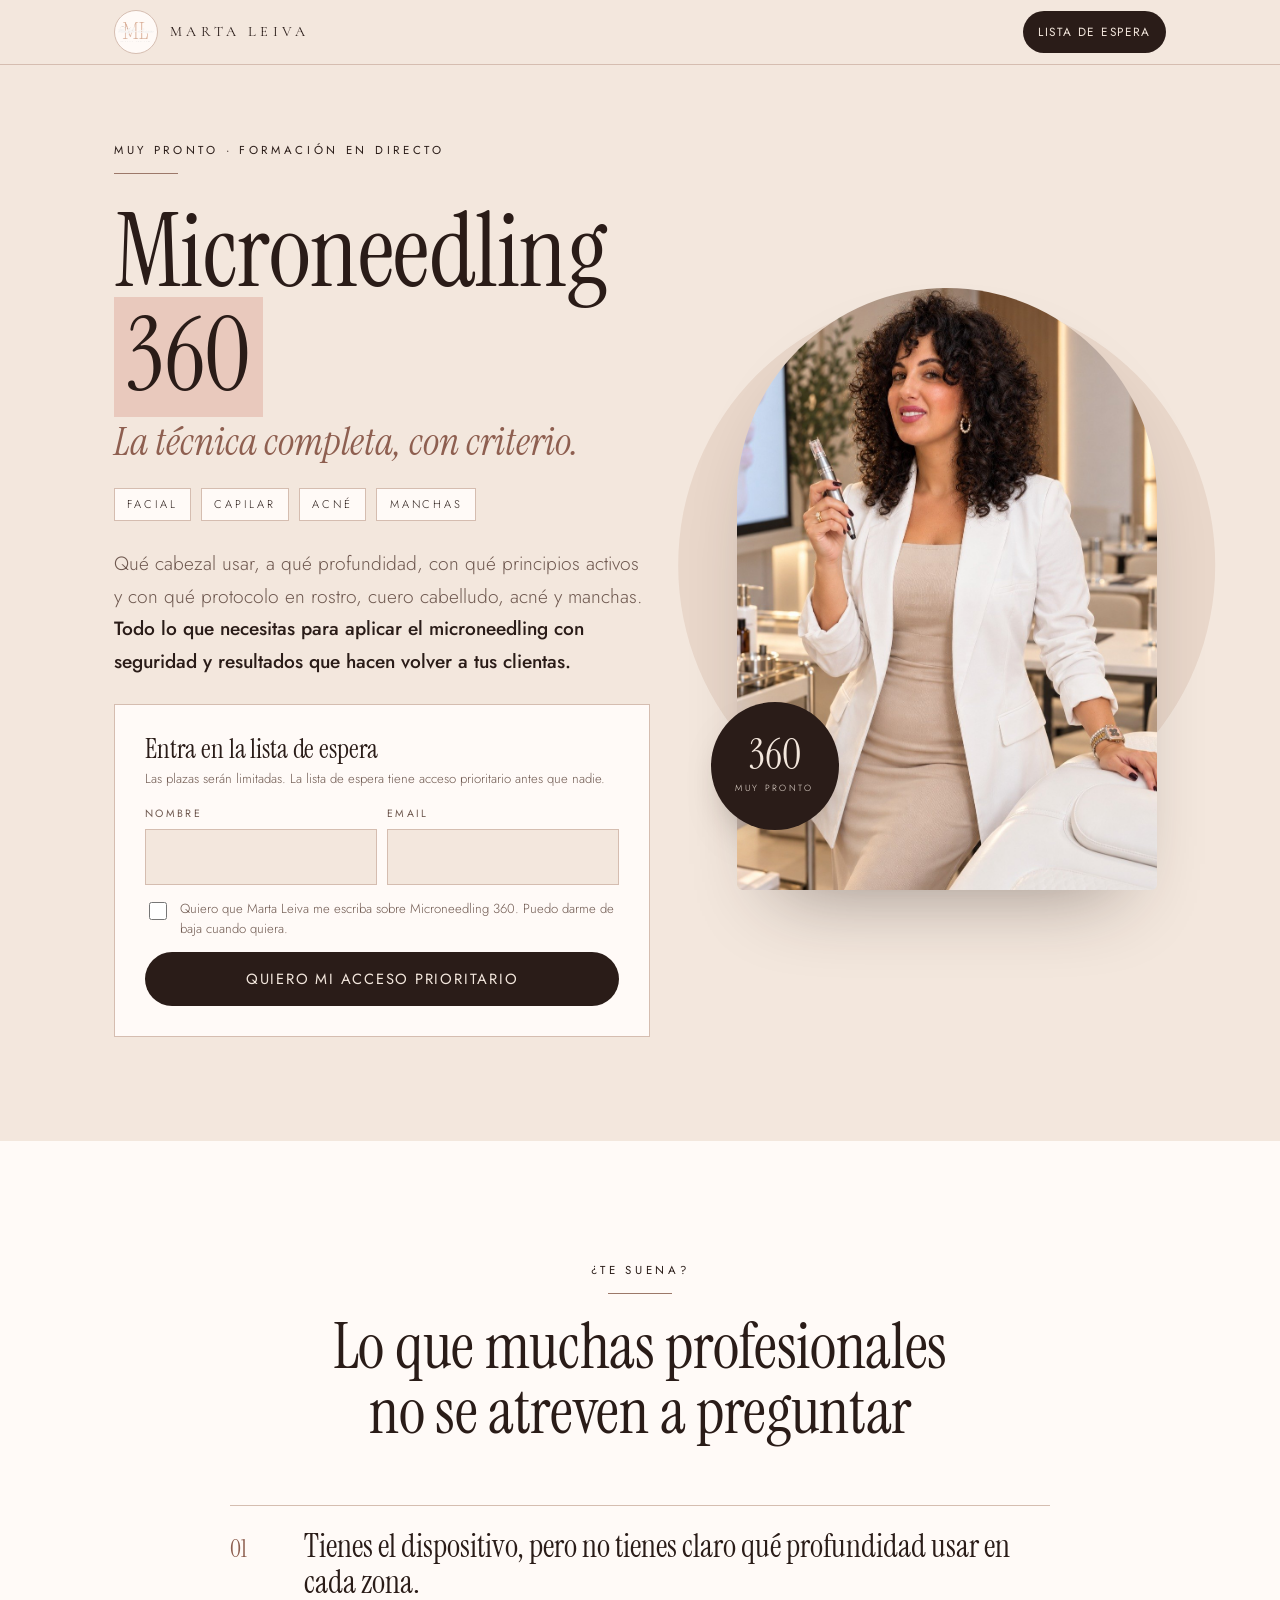
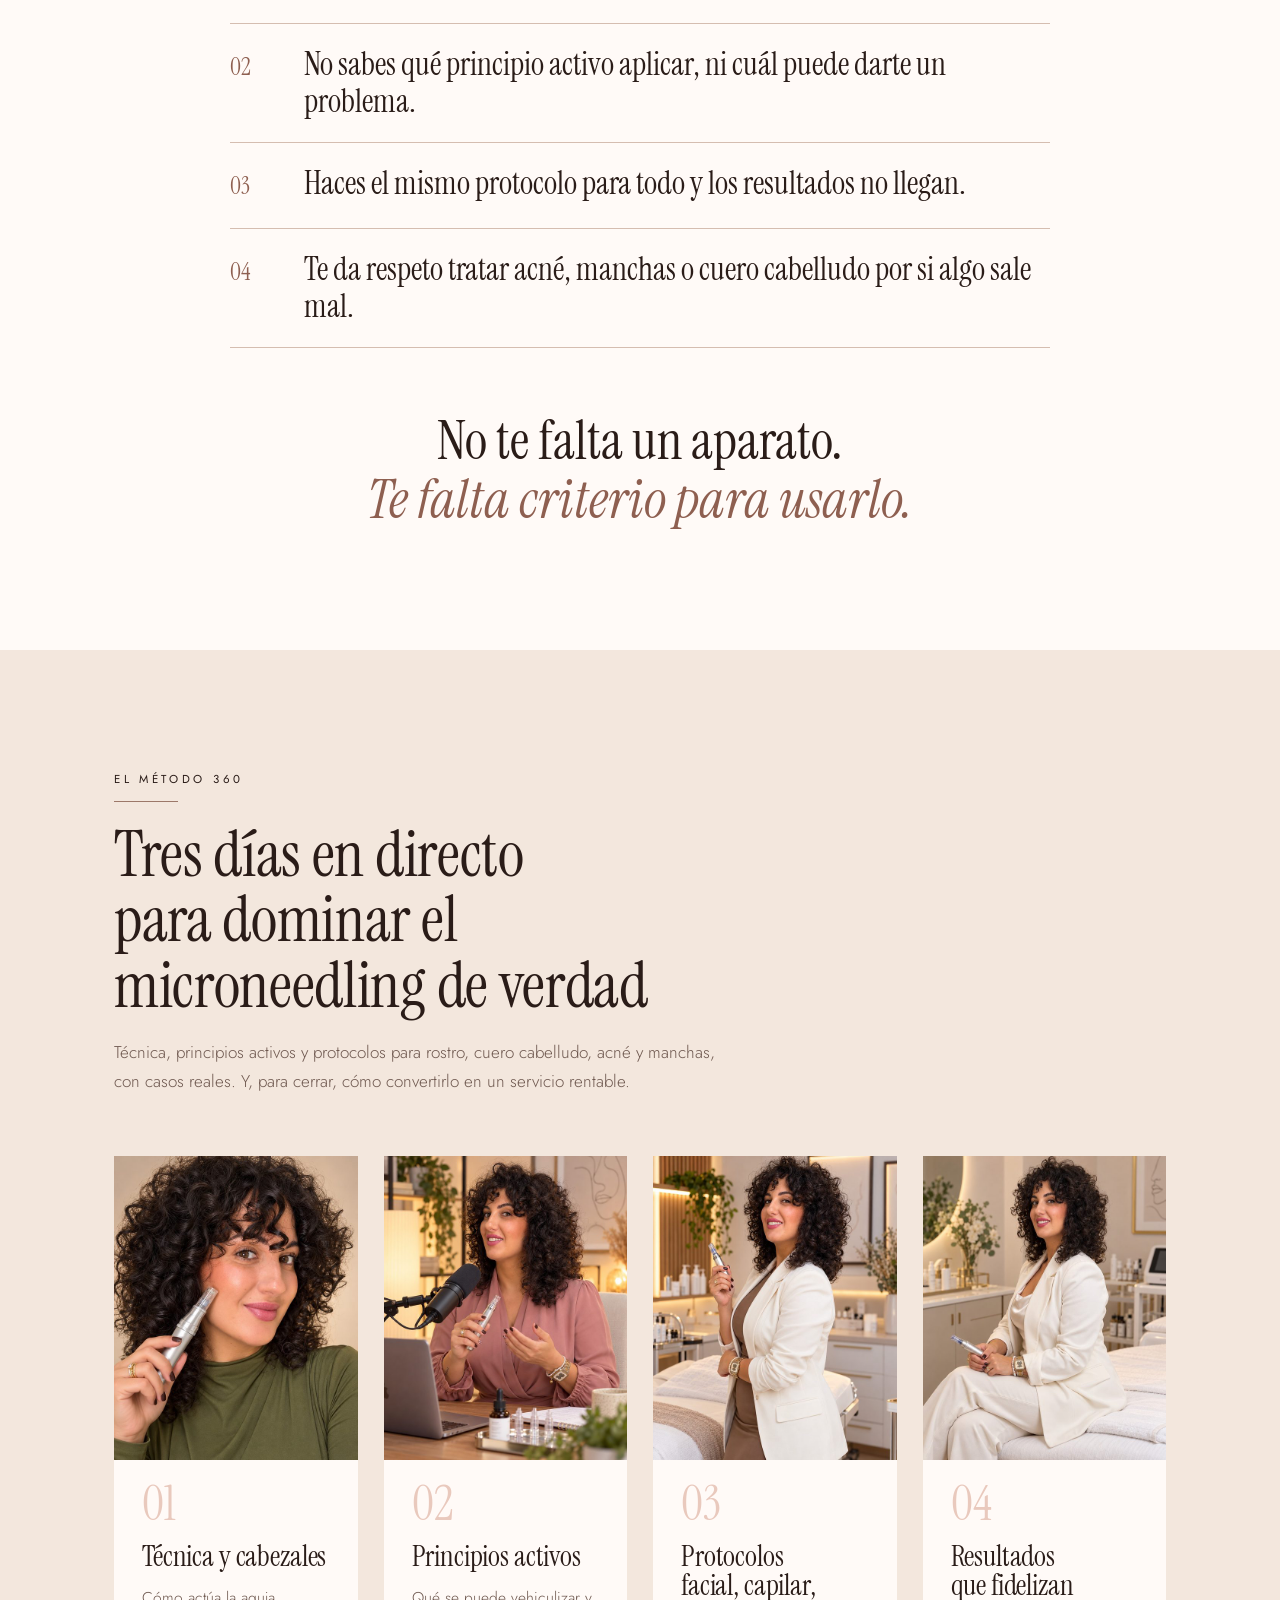
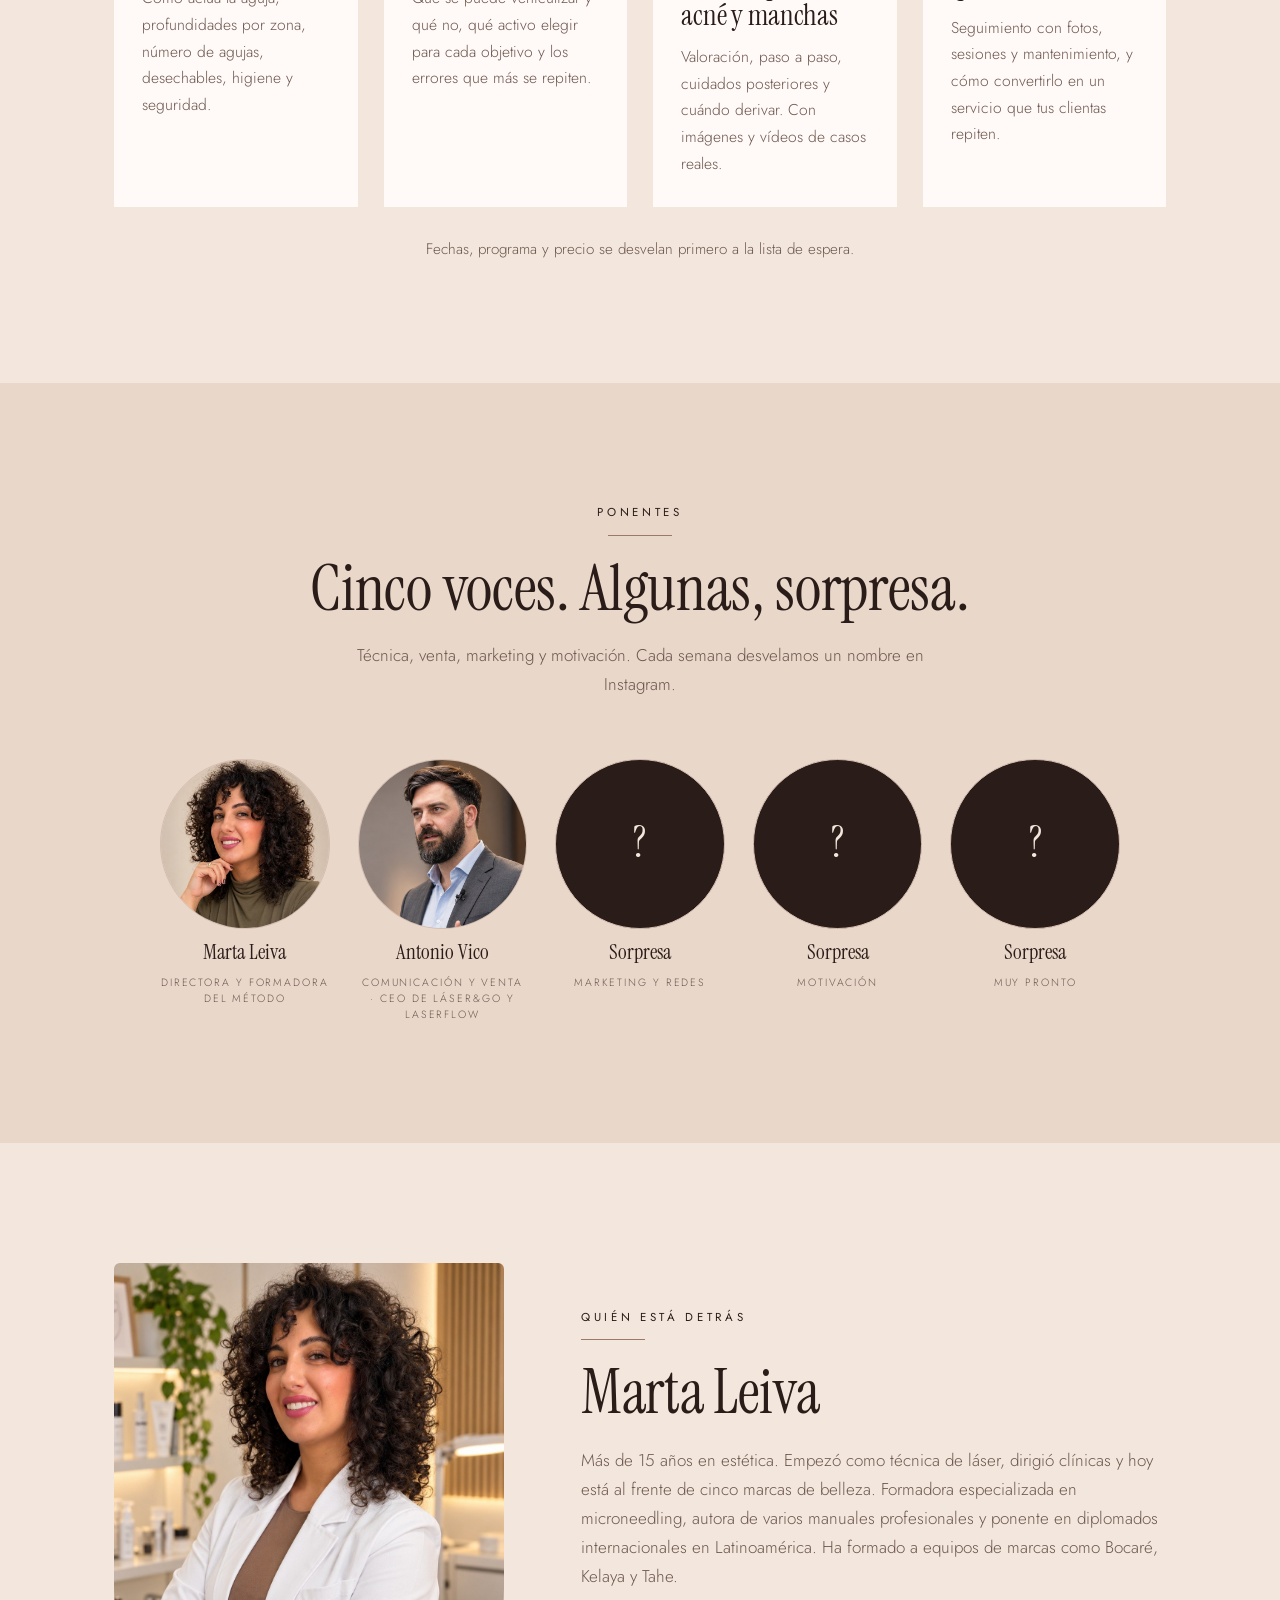
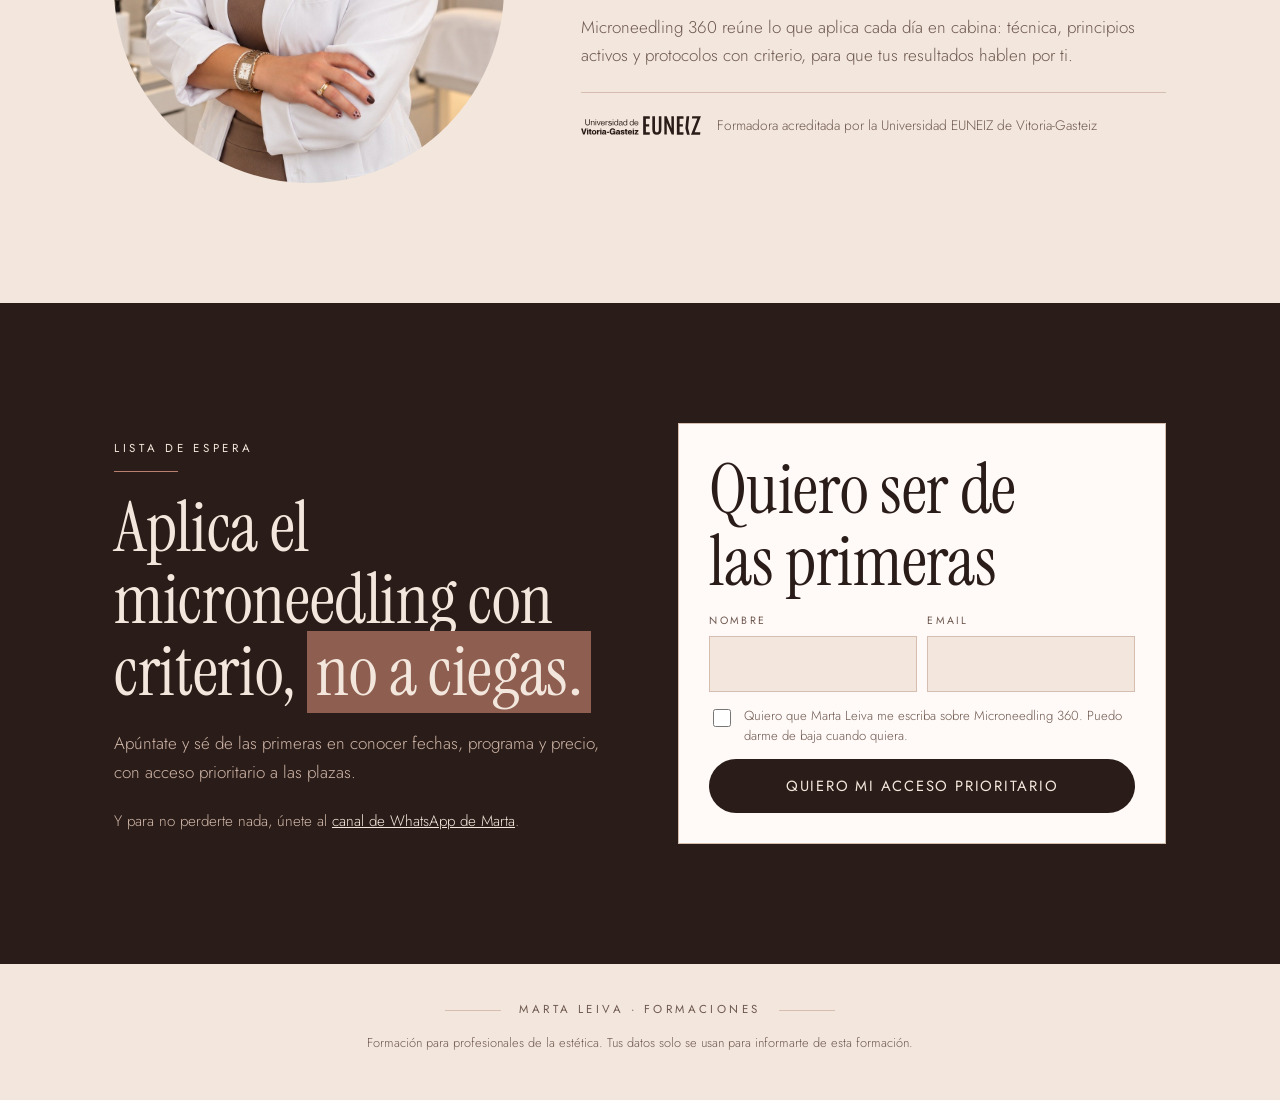
==== index.html @ 2287cfee "Add files via upload" ====
<!doctype html>
<html lang="es">
<head>
<meta charset="utf-8">
<meta name="viewport" content="width=device-width, initial-scale=1">
<title>Microneedling 360 · Marta Leiva</title>
<meta name="description" content="Microneedling 360: la nueva formación en directo de Marta Leiva. Técnica, cabezales, profundidades, principios activos y protocolos faciales, capilares, de acné y de manchas. Apúntate a la lista de espera.">
<meta property="og:title" content="Microneedling 360 · Muy pronto">
<meta property="og:description" content="Facial. Capilar. Acné. Manchas. La técnica completa, con criterio. Lista de espera abierta.">
<meta property="og:image" content="marta-retrato.jpg">
<link rel="preconnect" href="https://fonts.googleapis.com">
<link rel="preconnect" href="https://fonts.gstatic.com" crossorigin>
<link rel="stylesheet" href="https://fonts.googleapis.com/css2?family=Instrument+Serif:ital@0;1&family=Cormorant+Garamond:wght@400;500&family=Jost:wght@300;400;500&display=swap">
<style>
/* Same visual system as Marta's capilar landing: blush paper, tall serif, nude highlight bar, spaced caps. Single light theme: it is her brand. */
:root{
  color-scheme:light;
  --blush:#f3e7dd; --blush-2:#e9d7ca; --nude:#e9c9bd; --taupe:#9c7869; --rose:#8e5f50; --rose-2:#b97f6f;
  --ink:#2a1c18; --muted:#6e584f; --line:#d5bdb0; --white:#fffaf7;
  --display:"Instrument Serif","Bodoni 72","Didot",Georgia,serif;
  --caps:"Cormorant Garamond","Cormorant",Garamond,Georgia,serif;
  --body:"Jost","Avenir Next","Century Gothic","Helvetica Neue",Arial,sans-serif;
}
*{box-sizing:border-box}
html{scroll-behavior:smooth}
@media (prefers-reduced-motion:reduce){html{scroll-behavior:auto}*{animation:none!important;transition:none!important}}
body{margin:0;background:var(--blush);color:var(--ink);font-family:var(--body);font-weight:300;font-size:1.0625rem;line-height:1.7;-webkit-font-smoothing:antialiased;overflow-x:hidden}
a{color:inherit}
img{max-width:100%;height:auto;display:block}
h1,h2,h3{font-family:var(--display);font-weight:400;line-height:1.02;letter-spacing:-.005em;text-wrap:balance;margin:0}
p{margin:0}
b,strong{font-weight:500}
.wrap{max-width:1140px;margin-inline:auto;padding-inline:clamp(16px,4.5vw,44px)}
section{padding-block:clamp(64px,10vw,120px);position:relative}
:focus-visible{outline:2px solid var(--rose);outline-offset:3px}

.eyebrow{display:inline-flex;flex-direction:column;gap:12px;font-weight:400;font-size:.72rem;letter-spacing:.32em;text-transform:uppercase}
.eyebrow::after{content:"";width:64px;height:1px;background:var(--taupe)}
.eyebrow.center{align-items:center}
.hl{background:linear-gradient(transparent 6%,var(--nude) 6%,var(--nude) 96%,transparent 96%);padding-inline:.12em;-webkit-box-decoration-break:clone;box-decoration-break:clone}
.caps{font-family:var(--caps);text-transform:uppercase;letter-spacing:.3em;font-weight:400}
.sig{display:flex;align-items:center;justify-content:center;gap:18px;font-size:.72rem;letter-spacing:.3em;text-transform:uppercase;color:var(--muted);font-weight:400}
.sig::before,.sig::after{content:"";height:1px;width:56px;background:var(--line)}

.btn{display:inline-flex;align-items:center;justify-content:center;gap:.7em;min-height:54px;padding:.9em 2em;border-radius:999px;font-family:var(--body);font-weight:400;font-size:.92rem;letter-spacing:.12em;text-transform:uppercase;text-decoration:none;transition:background .25s ease,transform .25s ease;border:1px solid transparent;cursor:pointer}
.btn--ink{background:var(--ink);color:var(--blush)}
.btn--ink:hover{background:var(--rose);transform:translateY(-1px)}
.btn[disabled]{opacity:.6;cursor:wait;transform:none}

/* top */
.top{position:sticky;top:0;z-index:20;background:color-mix(in srgb,var(--blush) 94%,transparent);backdrop-filter:blur(10px);-webkit-backdrop-filter:blur(10px);border-bottom:1px solid var(--line)}
.top .wrap{display:flex;align-items:center;justify-content:space-between;gap:16px;min-height:64px}
.brand{display:flex;align-items:center;gap:12px;text-decoration:none;min-width:0}
.badge{width:44px;height:44px;border-radius:50%;border:1px solid var(--line);background:var(--white);display:grid;place-items:center;overflow:hidden;flex:none}
.badge img{width:84%}
.brand .caps{font-size:.9rem;letter-spacing:.3em;white-space:nowrap}
.top .btn{min-height:42px;padding:.5em 1.2em;font-size:.74rem}

/* hero */
.hero{padding-block:clamp(34px,6vw,76px) clamp(60px,9vw,104px);overflow:hidden}
.hero .wrap{display:grid;grid-template-columns:1.1fr .9fr;gap:clamp(34px,6vw,80px);align-items:center}
.hero-copy{display:flex;flex-direction:column;gap:26px;min-width:0;position:relative;z-index:1}
.hero h1{font-size:clamp(3.2rem,8vw,6.4rem)}
.hero h1 small{display:block;font-size:.38em;font-style:italic;color:var(--rose);margin-top:.35em;letter-spacing:0}
.lede{font-size:clamp(1.05rem,1.5vw,1.2rem);color:var(--muted);max-width:32em}
.lede b{color:var(--ink)}
.territories{display:flex;gap:10px;flex-wrap:wrap}
.territories span{font-size:.7rem;letter-spacing:.26em;text-transform:uppercase;padding:.55em 1.1em;border:1px solid var(--line);background:var(--white)}

.hero-media{position:relative;justify-self:center;width:100%;max-width:420px}
.hero-media::before{content:"";position:absolute;width:128%;aspect-ratio:1;border-radius:50%;background:var(--blush-2);left:50%;top:46%;transform:translate(-50%,-50%);z-index:0}
.portrait{position:relative;z-index:1;border-radius:220px 220px 6px 6px;overflow:hidden;aspect-ratio:3/4.3;box-shadow:0 40px 80px -40px rgba(42,28,24,.45)}
.portrait img{width:100%;height:100%;object-fit:cover}
.seal{position:absolute;z-index:2;left:-26px;bottom:10%;width:128px;height:128px;border-radius:50%;background:var(--ink);color:var(--blush);display:grid;place-items:center;text-align:center;box-shadow:0 18px 40px -22px rgba(42,28,24,.5)}
.seal b{display:block;font-family:var(--display);font-weight:400;font-size:2.6rem;line-height:.9}
.seal span{display:block;font-size:.56rem;letter-spacing:.26em;text-transform:uppercase;margin-top:6px}

/* form */
.signup{background:var(--white);border:1px solid var(--line);padding:clamp(20px,3vw,30px);display:flex;flex-direction:column;gap:14px;max-width:34rem}
.signup h2{font-size:1.7rem}
.signup .row{display:grid;grid-template-columns:1fr 1fr;gap:10px}
.signup label.f{display:flex;flex-direction:column;gap:6px;font-size:.66rem;letter-spacing:.22em;text-transform:uppercase;color:var(--muted);font-weight:400}
.signup input[type=text],.signup input[type=email]{font:inherit;font-size:1rem;letter-spacing:0;text-transform:none;color:var(--ink);background:var(--blush);border:1px solid var(--line);border-radius:0;padding:.85em .9em;min-height:50px;width:100%}
.signup input:focus{outline:2px solid var(--rose);outline-offset:0;border-color:transparent}
.consent{display:flex;gap:10px;align-items:flex-start;font-size:.82rem;line-height:1.5;color:var(--muted)}
.consent input{margin-top:.25em;accent-color:var(--rose);width:18px;height:18px;flex:none}
.signup .btn{width:100%}
.signup .note{font-size:.82rem;color:var(--muted);text-align:center}
.msg{display:none;font-size:.95rem;padding:14px 16px;border-left:3px solid var(--rose);background:var(--blush)}
.msg.show{display:block}
.signup.done .fields{display:none}

/* ¿te suena? */
.mirror{background:var(--white)}
.head{display:flex;flex-direction:column;gap:20px;max-width:44rem;margin-bottom:clamp(36px,6vw,60px)}
.head.center{margin-inline:auto;text-align:center;align-items:center}
.head h2{font-size:clamp(2.4rem,5.2vw,4rem)}
.head p{color:var(--muted);max-width:36em}
.pains{list-style:none;margin:0 auto;padding:0;max-width:820px}
.pains li{display:grid;grid-template-columns:56px 1fr;gap:18px;align-items:baseline;padding-block:22px;border-bottom:1px solid var(--line)}
.pains li:first-child{border-top:1px solid var(--line)}
.pains i{font-style:normal;font-family:var(--display);font-size:1.5rem;color:var(--rose)}
.pains p{font-family:var(--display);font-size:clamp(1.5rem,2.6vw,2rem);line-height:1.15}
.turn{margin:clamp(40px,6vw,64px) auto 0;max-width:820px;text-align:center;font-family:var(--display);font-size:clamp(2rem,4.4vw,3.4rem);line-height:1.08}
.turn em{color:var(--rose)}

/* qué vas a llevarte */
.pillars{display:grid;grid-template-columns:repeat(4,1fr);gap:clamp(16px,2.4vw,26px)}
.pillars article{background:var(--white);padding:0 0 30px;display:flex;flex-direction:column;gap:14px;min-width:0;overflow:hidden}
.pillars article>*:not(.pimg){margin-inline:28px}
.pillars .pimg{margin:0 0 6px;aspect-ratio:4/5;overflow:hidden}
.pillars .pimg img{width:100%;height:100%;object-fit:cover}
.pillars .n{font-family:var(--display);font-size:3rem;line-height:1;color:var(--nude)}
.pillars h3{font-size:1.8rem}
.pillars p{color:var(--muted);font-size:.98rem}
.locked{margin-top:30px;text-align:center;color:var(--muted);font-size:.95rem}

/* ponentes */
.speakers-sec{background:var(--blush-2)}
.speakers{display:grid;grid-template-columns:repeat(5,1fr);gap:clamp(14px,2.4vw,28px);max-width:960px;margin-inline:auto}
.sp{display:flex;flex-direction:column;align-items:center;gap:12px;text-align:center;min-width:0}
.sp .ph{width:100%;aspect-ratio:1;border-radius:50%;overflow:hidden;background:var(--white);border:1px solid var(--line);display:grid;place-items:center}
.sp .ph img{width:100%;height:100%;object-fit:cover}
.sp .ph.mystery{background:var(--ink);color:var(--blush);font-family:var(--display);font-size:2.6rem}
.sp .ph.initials{font-family:var(--display);font-size:2.2rem;color:var(--rose)}
.sp b{font-family:var(--display);font-weight:400;font-size:1.3rem;line-height:1.1}
.sp span{font-size:.66rem;letter-spacing:.18em;text-transform:uppercase;color:var(--muted);line-height:1.5}

/* marta */
.about .wrap{display:grid;grid-template-columns:.8fr 1.2fr;gap:clamp(36px,6vw,90px);align-items:center}
.about figure{margin:0;position:relative;max-width:400px;justify-self:center;width:100%}
.about figure img{border-radius:6px 6px 200px 200px;aspect-ratio:3/4;object-fit:cover;width:100%}
.about .txt{display:flex;flex-direction:column;gap:22px;min-width:0}
.about h2{font-size:clamp(2.4rem,5vw,3.8rem)}
.about p{color:var(--muted)}
.creds{display:flex;align-items:center;gap:16px;padding-top:20px;border-top:1px solid var(--line);font-size:.86rem;color:var(--muted)}
.creds img{width:120px}

/* final */
.final{background:var(--ink);color:var(--blush)}
.final .wrap{display:grid;grid-template-columns:1fr 1fr;gap:clamp(36px,6vw,80px);align-items:center}
.final h2{font-size:clamp(2.6rem,5.6vw,4.4rem)}
.final .hl{background:linear-gradient(transparent 6%,var(--rose) 6%,var(--rose) 96%,transparent 96%)}
.final p{color:#cfb6a8}
.final .eyebrow::after{background:var(--rose-2)}
.final .signup{color:var(--ink)}
.final .channel{margin-top:22px;font-size:.95rem}
.final .channel a{color:var(--blush)}

footer{padding:36px 0 46px;text-align:center;font-size:.8rem;color:var(--muted)}
footer .wrap{display:flex;flex-direction:column;gap:12px;align-items:center}

/* mobile */
@media (max-width:900px){
  .hero .wrap,.about .wrap,.final .wrap{grid-template-columns:1fr}
  .hero-media{max-width:300px}
  .seal{left:-8px;width:108px;height:108px}
  .seal b{font-size:2.1rem}
  .pillars{grid-template-columns:1fr 1fr}
  .speakers{grid-template-columns:repeat(6,1fr);row-gap:26px}
  .speakers .sp{grid-column:span 2}
  .speakers .sp:nth-child(4){grid-column:2 / span 2}
}
@media (max-width:560px){
  .top .brand .caps{display:none}
  .signup .row{grid-template-columns:1fr}
  .pains li{grid-template-columns:40px 1fr}
  .speakers{grid-template-columns:repeat(4,1fr)}
  .speakers .sp,.speakers .sp:nth-child(4){grid-column:span 2}
  .speakers .sp:nth-child(5){grid-column:2 / span 2}
  .pillars{grid-template-columns:1fr}
  .pillars .pimg{aspect-ratio:4/3}
  .btn{letter-spacing:.08em;font-size:.84rem;padding-inline:1.2em}
}
</style>
</head>
<body>

<header class="top">
  <div class="wrap">
    <a class="brand" href="#">
      <span class="badge"><img src="marta-logo.png" alt=""></span>
      <span class="caps">Marta Leiva</span>
    </a>
    <a class="btn btn--ink" href="#lista">Lista de espera</a>
  </div>
</header>

<main>
<section class="hero">
  <div class="wrap">
    <div class="hero-copy">
      <span class="eyebrow">Muy pronto · formación en directo</span>
      <h1>Microneedling <span class="hl">360</span><small>La técnica completa, con criterio.</small></h1>
      <div class="territories" aria-label="Qué abarca"><span>Facial</span><span>Capilar</span><span>Acné</span><span>Manchas</span></div>
      <p class="lede">Qué cabezal usar, a qué profundidad, con qué principios activos y con qué protocolo en rostro, cuero cabelludo, acné y manchas. <b>Todo lo que necesitas para aplicar el microneedling con seguridad y resultados que hacen volver a tus clientas.</b></p>

      <form class="signup js-signup" id="lista" novalidate>
        <div class="fields">
          <h2>Entra en la lista de espera</h2>
          <p class="note" style="text-align:left;margin:6px 0 14px">Las plazas serán limitadas. La lista de espera tiene acceso prioritario antes que nadie.</p>
          <div class="row">
            <label class="f">Nombre<input type="text" name="fields[name]" autocomplete="given-name" required></label>
            <label class="f">Email<input type="email" name="fields[email]" autocomplete="email" required></label>
          </div>
          <label class="consent" style="margin:14px 0"><input type="checkbox" name="consent" required><span>Quiero que Marta Leiva me escriba sobre Microneedling 360. Puedo darme de baja cuando quiera.</span></label>
          <button class="btn btn--ink" type="submit">Quiero mi acceso prioritario</button>
        </div>
        <p class="msg" role="status" aria-live="polite"></p>
      </form>
    </div>
    <div class="hero-media">
      <div class="portrait"><img src="marta-hero.jpg" alt="Marta Leiva con el dispositivo de microneedling en su aula de formación" width="1122" height="1402" style="object-position:50% 20%"></div>
      <div class="seal"><div><b>360</b><span>Muy pronto</span></div></div>
    </div>
  </div>
</section>

<section class="mirror">
  <div class="wrap">
    <div class="head center">
      <span class="eyebrow center">¿Te suena?</span>
      <h2>Lo que muchas profesionales no se atreven a preguntar</h2>
    </div>
    <ol class="pains">
      <li><i>01</i><p>Tienes el dispositivo, pero no tienes claro qué profundidad usar en cada zona.</p></li>
      <li><i>02</i><p>No sabes qué principio activo aplicar, ni cuál puede darte un problema.</p></li>
      <li><i>03</i><p>Haces el mismo protocolo para todo y los resultados no llegan.</p></li>
      <li><i>04</i><p>Te da respeto tratar acné, manchas o cuero cabelludo por si algo sale mal.</p></li>
    </ol>
    <p class="turn">No te falta un aparato.<br><em>Te falta criterio para usarlo.</em></p>
  </div>
</section>

<section>
  <div class="wrap">
    <div class="head">
      <span class="eyebrow">El método 360</span>
      <h2>Tres días en directo para dominar el microneedling de verdad</h2>
      <p>Técnica, principios activos y protocolos para rostro, cuero cabelludo, acné y manchas, con casos reales. Y, para cerrar, cómo convertirlo en un servicio rentable.</p>
    </div>
    <div class="pillars">
      <article><figure class="pimg"><img src="pilar-tecnica.jpg" alt="Marta Leiva con el dispositivo de microneedling" width="640" height="800" loading="lazy" style="object-position:50% 30%"></figure><span class="n">01</span><h3>Técnica y cabezales</h3><p>Cómo actúa la aguja, profundidades por zona, número de agujas, desechables, higiene y seguridad.</p></article>
      <article><figure class="pimg"><img src="pilar-activos.jpg" alt="Marta Leiva explicando principios activos en directo" width="640" height="800" loading="lazy" style="object-position:50% 30%"></figure><span class="n">02</span><h3>Principios activos</h3><p>Qué se puede vehiculizar y qué no, qué activo elegir para cada objetivo y los errores que más se repiten.</p></article>
      <article><figure class="pimg"><img src="pilar-protocolos.jpg" alt="Marta Leiva en cabina" width="640" height="800" loading="lazy" style="object-position:50% 25%"></figure><span class="n">03</span><h3>Protocolos facial, capilar, acné y manchas</h3><p>Valoración, paso a paso, cuidados posteriores y cuándo derivar. Con imágenes y vídeos de casos reales.</p></article>
      <article><figure class="pimg"><img src="pilar-resultados.jpg" alt="Marta Leiva sentada en la camilla de su cabina" width="640" height="800" loading="lazy" style="object-position:50% 25%"></figure><span class="n">04</span><h3>Resultados que fidelizan</h3><p>Seguimiento con fotos, sesiones y mantenimiento, y cómo convertirlo en un servicio que tus clientas repiten.</p></article>
    </div>
    <p class="locked">Fechas, programa y precio se desvelan primero a la lista de espera.</p>
  </div>
</section>

<section class="speakers-sec">
  <div class="wrap">
    <div class="head center">
      <span class="eyebrow center">Ponentes</span>
      <h2>Cinco voces. Algunas, sorpresa.</h2>
      <p>Técnica, venta, marketing y motivación. Cada semana desvelamos un nombre en Instagram.</p>
    </div>
    <div class="speakers">
      <div class="sp"><div class="ph"><img src="marta-ponente.jpg" alt="" width="600" height="600"></div><b>Marta Leiva</b><span>Directora y formadora del método</span></div>
      <div class="sp"><div class="ph"><img src="antonio-ponente.jpg" alt="" width="600" height="600"></div><b>Antonio Vico</b><span>Comunicación y venta · CEO de Láser&amp;Go y LaserFlow</span></div>
      <div class="sp"><div class="ph mystery">?</div><b>Sorpresa</b><span>Marketing y redes</span></div>
      <div class="sp"><div class="ph mystery">?</div><b>Sorpresa</b><span>Motivación</span></div>
      <div class="sp"><div class="ph mystery">?</div><b>Sorpresa</b><span>Muy pronto</span></div>
    </div>
  </div>
</section>

<section class="about">
  <div class="wrap">
    <figure><img src="marta-sobre.jpg" alt="Marta Leiva en cabina" width="1122" height="1402" style="object-position:50% 25%"></figure>
    <div class="txt">
      <span class="eyebrow">Quién está detrás</span>
      <h2>Marta Leiva</h2>
      <p>Más de 15 años en estética. Empezó como técnica de láser, dirigió clínicas y hoy está al frente de cinco marcas de belleza. Formadora especializada en microneedling, autora de varios manuales profesionales y ponente en diplomados internacionales en Latinoamérica. Ha formado a equipos de marcas como Bocaré, Kelaya y Tahe.</p>
      <p>Microneedling 360 reúne lo que aplica cada día en cabina: técnica, principios activos y protocolos con criterio, para que tus resultados hablen por ti.</p>
      <div class="creds"><img src="euneiz-logo.svg" alt="Universidad EUNEIZ"><span>Formadora acreditada por la Universidad EUNEIZ de Vitoria-Gasteiz</span></div>
    </div>
  </div>
</section>

<section class="final">
  <div class="wrap">
    <div>
      <span class="eyebrow">Lista de espera</span>
      <h2 style="margin-top:20px">Aplica el microneedling con criterio, <span class="hl">no a ciegas.</span></h2>
      <p style="margin-top:22px">Apúntate y sé de las primeras en conocer fechas, programa y precio, con acceso prioritario a las plazas.</p>
      <p class="channel">Y para no perderte nada, únete al <a href="https://whatsapp.com/channel/0029Vb9IIPADTkK5ErPmyS2r" target="_blank" rel="noopener">canal de WhatsApp de Marta</a>.</p>
    </div>
    <form class="signup js-signup" novalidate>
      <div class="fields">
        <h2>Quiero ser de las primeras</h2>
        <div class="row" style="margin-top:14px">
          <label class="f">Nombre<input type="text" name="fields[name]" autocomplete="given-name" required></label>
          <label class="f">Email<input type="email" name="fields[email]" autocomplete="email" required></label>
        </div>
        <label class="consent" style="margin:14px 0"><input type="checkbox" name="consent" required><span>Quiero que Marta Leiva me escriba sobre Microneedling 360. Puedo darme de baja cuando quiera.</span></label>
        <button class="btn btn--ink" type="submit">Quiero mi acceso prioritario</button>
      </div>
      <p class="msg" role="status" aria-live="polite"></p>
    </form>
  </div>
</section>
</main>

<footer>
  <div class="wrap">
    <p class="sig">Marta Leiva · Formaciones</p>
    <p>Formación para profesionales de la estética. Tus datos solo se usan para informarte de esta formación.</p>
  </div>
</footer>

<script>
(function(){
  var ENDPOINT = 'https://assets.mailerlite.com/jsonp/2705639/forms/201752230030739389/subscribe';
  var forms = document.querySelectorAll('.js-signup');
  forms.forEach(function(form){
    var msg = form.querySelector('.msg');
    var btn = form.querySelector('button[type=submit]');
    form.addEventListener('submit', function(e){
      e.preventDefault();
      var name = form.querySelector('[name="fields[name]"]');
      var email = form.querySelector('[name="fields[email]"]');
      var consent = form.querySelector('[name="consent"]');
      var ok = /^[^\s@]+@[^\s@]+\.[^\s@]{2,}$/.test(email.value.trim());
      if(!name.value.trim()){ show('Escribe tu nombre, por favor.'); name.focus(); return; }
      if(!ok){ show('Revisa tu email, parece que falta algo.'); email.focus(); return; }
      if(!consent.checked){ show('Marca la casilla para que podamos escribirte.'); consent.focus(); return; }
      var data = new FormData();
      data.append('fields[name]', name.value.trim());
      data.append('fields[email]', email.value.trim().toLowerCase());
      data.append('ml-submit', '1');
      data.append('anticsrf', 'true');
      btn.disabled = true; btn.textContent = 'Enviando…';
      fetch(ENDPOINT, {method:'POST', body:data, mode:'no-cors'})
        .then(function(){
          form.classList.add('done');
          show('¡Ya estás dentro, ' + name.value.trim().split(' ')[0] + '! Serás de las primeras en saberlo. Revisa tu email en los próximos días (mira también Promociones).');
        })
        .catch(function(){
          btn.disabled = false; btn.textContent = 'Quiero mi acceso prioritario';
          show('No se ha podido enviar. Prueba de nuevo o escríbenos por Instagram.');
        });
    });
    function show(t){ msg.textContent = t; msg.classList.add('show'); }
  });
})();
</script>
</body>
</html>
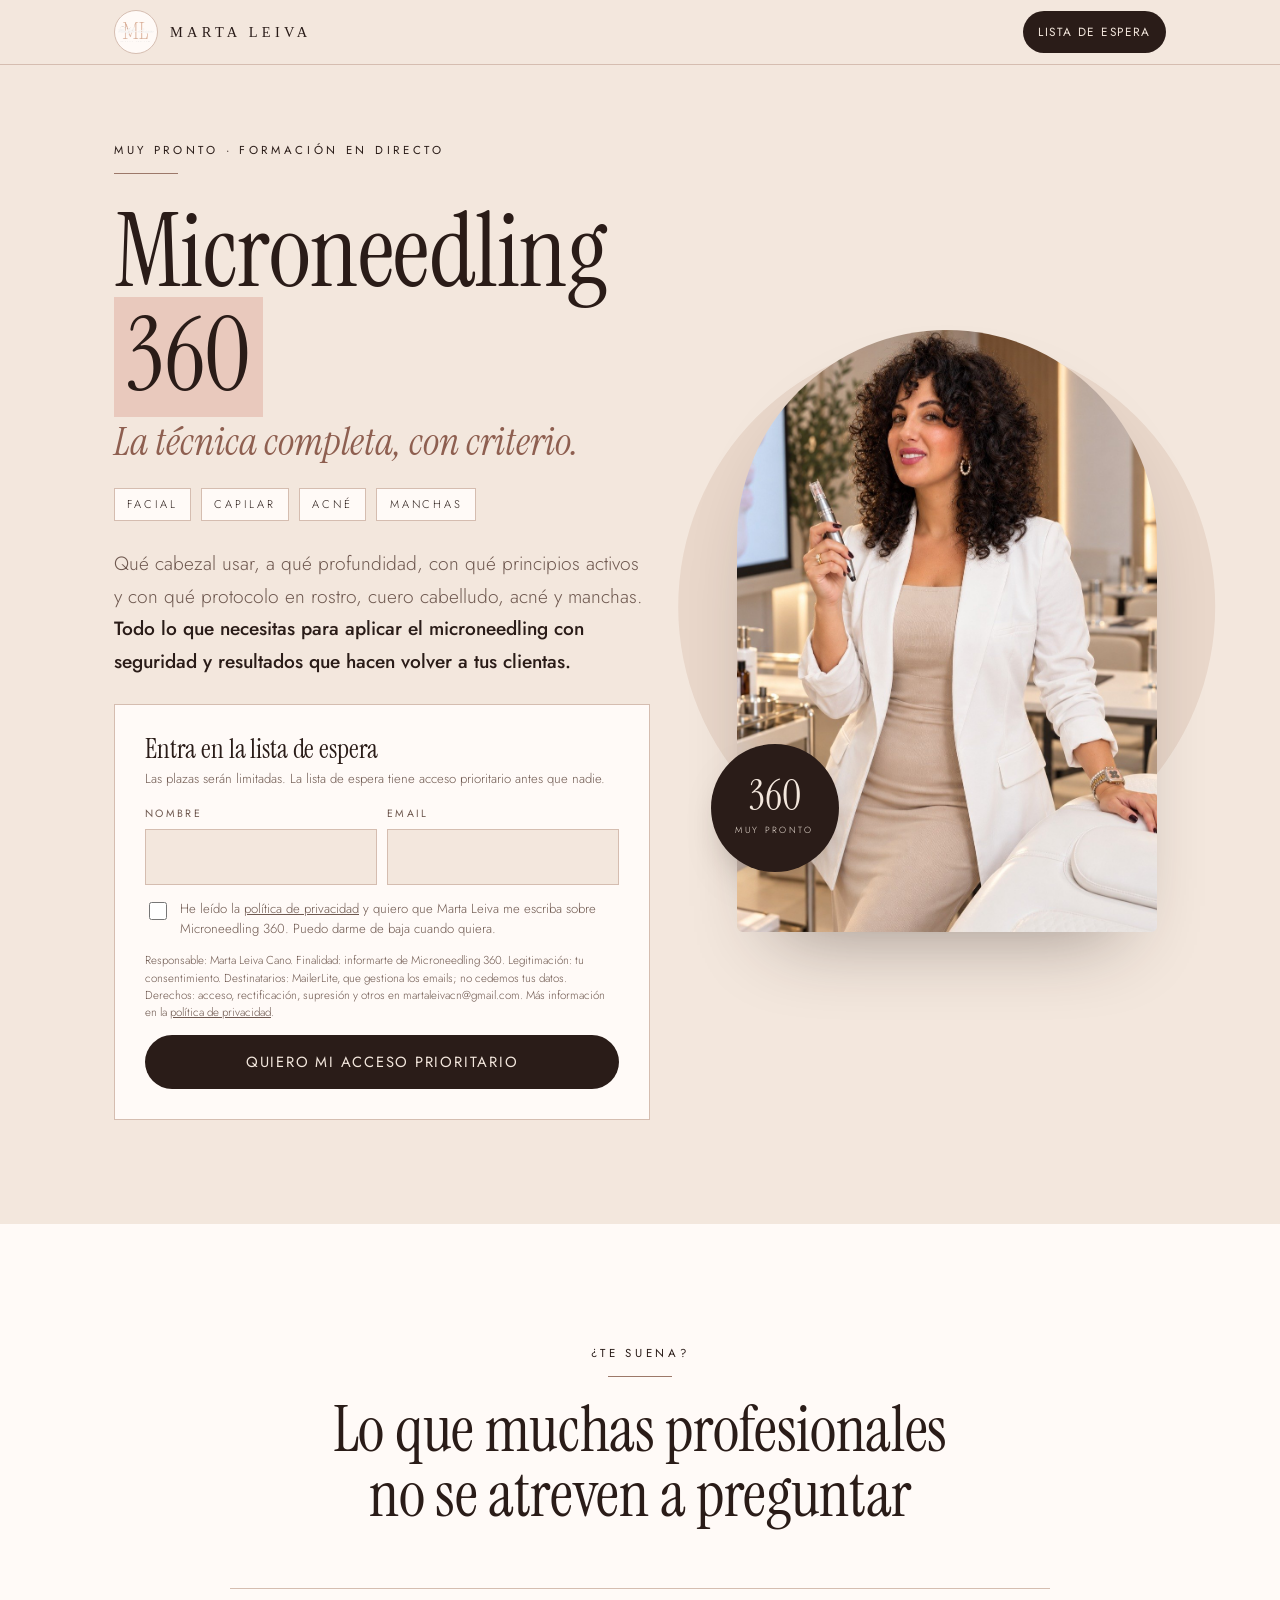
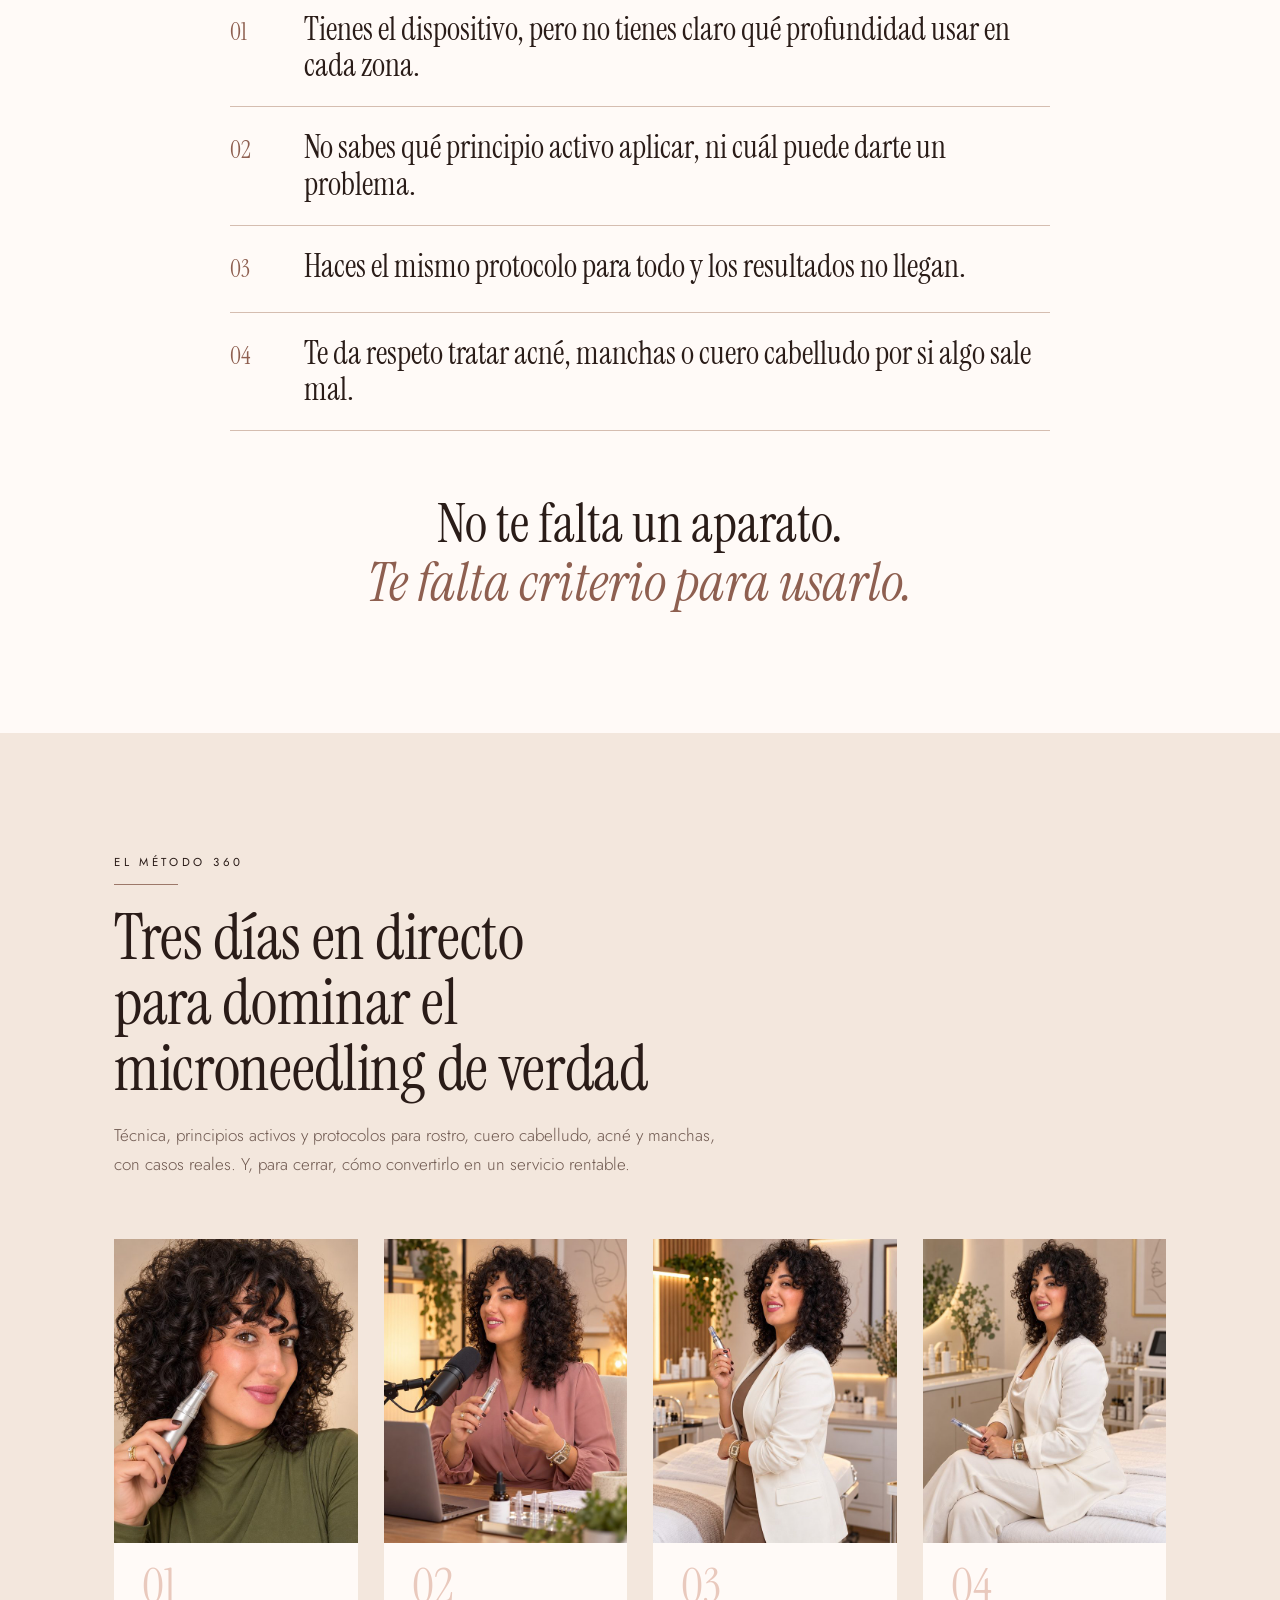
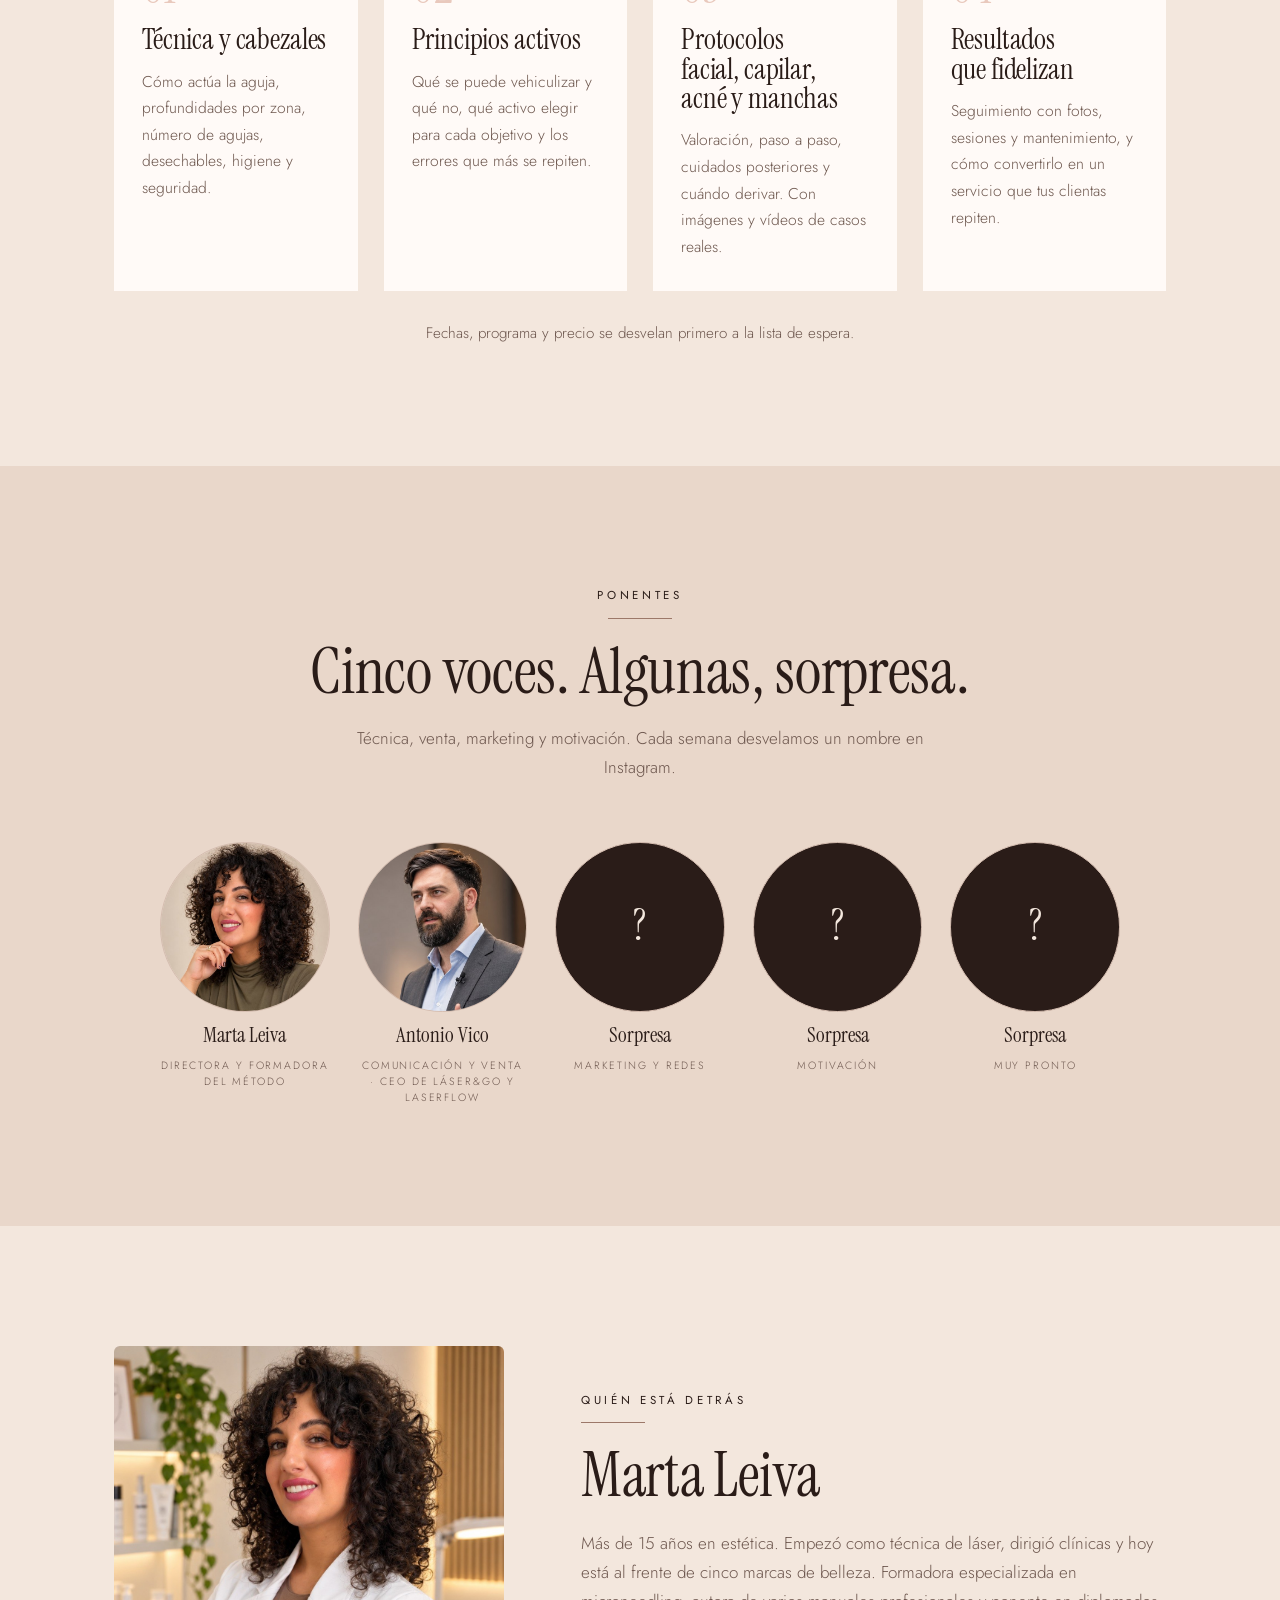
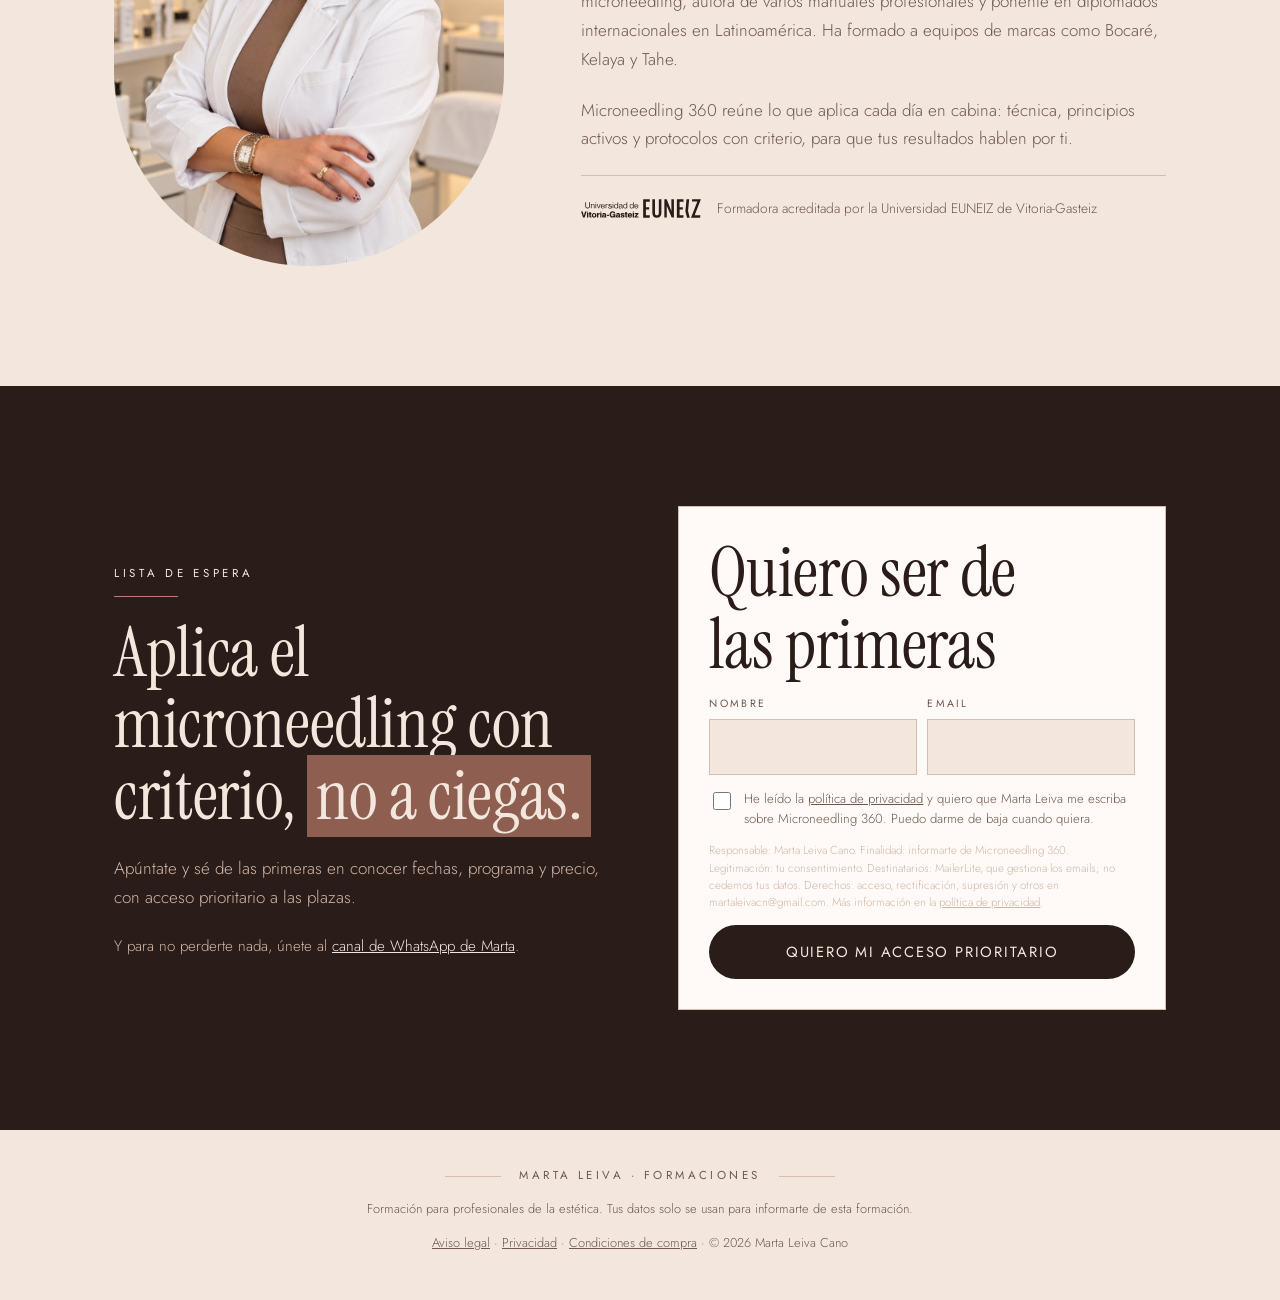
==== commit 95f497ac: "Add files via upload" ====
--- a/index.html
+++ b/index.html
@@ -8,10 +8,10 @@
 <meta property="og:title" content="Microneedling 360 · Muy pronto">
 <meta property="og:description" content="Facial. Capilar. Acné. Manchas. La técnica completa, con criterio. Lista de espera abierta.">
 <meta property="og:image" content="marta-retrato.jpg">
-<link rel="preconnect" href="https://fonts.googleapis.com">
-<link rel="preconnect" href="https://fonts.gstatic.com" crossorigin>
-<link rel="stylesheet" href="https://fonts.googleapis.com/css2?family=Instrument+Serif:ital@0;1&family=Cormorant+Garamond:wght@400;500&family=Jost:wght@300;400;500&display=swap">
 <style>
+@font-face{font-family:"Instrument Serif";src:url(is-regular.woff2) format("woff2");font-display:swap}
+@font-face{font-family:"Instrument Serif";font-style:italic;src:url(is-italic.woff2) format("woff2");font-display:swap}
+@font-face{font-family:"Jost";src:url(jost.woff2) format("woff2");font-weight:100 900;font-display:swap}
 /* Same visual system as Marta's capilar landing: blush paper, tall serif, nude highlight bar, spaced caps. Single light theme: it is her brand. */
 :root{
   color-scheme:light;
@@ -83,6 +83,8 @@
 .signup input[type=text],.signup input[type=email]{font:inherit;font-size:1rem;letter-spacing:0;text-transform:none;color:var(--ink);background:var(--blush);border:1px solid var(--line);border-radius:0;padding:.85em .9em;min-height:50px;width:100%}
 .signup input:focus{outline:2px solid var(--rose);outline-offset:0;border-color:transparent}
 .consent{display:flex;gap:10px;align-items:flex-start;font-size:.82rem;line-height:1.5;color:var(--muted)}
+.rgpd{font-size:.72rem;line-height:1.5;color:var(--muted);margin:0 0 14px}
+.rgpd a,.consent a{color:inherit}
 .consent input{margin-top:.25em;accent-color:var(--rose);width:18px;height:18px;flex:none}
 .signup .btn{width:100%}
 .signup .note{font-size:.82rem;color:var(--muted);text-align:center}
@@ -203,7 +205,7 @@
             <label class="f">Nombre<input type="text" name="fields[name]" autocomplete="given-name" required></label>
             <label class="f">Email<input type="email" name="fields[email]" autocomplete="email" required></label>
           </div>
-          <label class="consent" style="margin:14px 0"><input type="checkbox" name="consent" required><span>Quiero que Marta Leiva me escriba sobre Microneedling 360. Puedo darme de baja cuando quiera.</span></label>
+          <label class="consent" style="margin:14px 0"><input type="checkbox" name="consent" required><span>He leído la <a href="privacidad.html" target="_blank">política de privacidad</a> y quiero que Marta Leiva me escriba sobre Microneedling 360. Puedo darme de baja cuando quiera.</span></label><p class="rgpd">Responsable: Marta Leiva Cano. Finalidad: informarte de Microneedling 360. Legitimación: tu consentimiento. Destinatarios: MailerLite, que gestiona los emails; no cedemos tus datos. Derechos: acceso, rectificación, supresión y otros en martaleivacn@gmail.com. Más información en la <a href="privacidad.html" target="_blank">política de privacidad</a>.</p>
           <button class="btn btn--ink" type="submit">Quiero mi acceso prioritario</button>
         </div>
         <p class="msg" role="status" aria-live="polite"></p>
@@ -294,7 +296,7 @@
           <label class="f">Nombre<input type="text" name="fields[name]" autocomplete="given-name" required></label>
           <label class="f">Email<input type="email" name="fields[email]" autocomplete="email" required></label>
         </div>
-        <label class="consent" style="margin:14px 0"><input type="checkbox" name="consent" required><span>Quiero que Marta Leiva me escriba sobre Microneedling 360. Puedo darme de baja cuando quiera.</span></label>
+        <label class="consent" style="margin:14px 0"><input type="checkbox" name="consent" required><span>He leído la <a href="privacidad.html" target="_blank">política de privacidad</a> y quiero que Marta Leiva me escriba sobre Microneedling 360. Puedo darme de baja cuando quiera.</span></label><p class="rgpd">Responsable: Marta Leiva Cano. Finalidad: informarte de Microneedling 360. Legitimación: tu consentimiento. Destinatarios: MailerLite, que gestiona los emails; no cedemos tus datos. Derechos: acceso, rectificación, supresión y otros en martaleivacn@gmail.com. Más información en la <a href="privacidad.html" target="_blank">política de privacidad</a>.</p>
         <button class="btn btn--ink" type="submit">Quiero mi acceso prioritario</button>
       </div>
       <p class="msg" role="status" aria-live="polite"></p>
@@ -307,6 +309,7 @@
   <div class="wrap">
     <p class="sig">Marta Leiva · Formaciones</p>
     <p>Formación para profesionales de la estética. Tus datos solo se usan para informarte de esta formación.</p>
+    <p class="legal"><a href="aviso-legal.html">Aviso legal</a> · <a href="privacidad.html">Privacidad</a> · <a href="condiciones.html">Condiciones de compra</a> · © 2026 Marta Leiva Cano</p>
   </div>
 </footer>
 
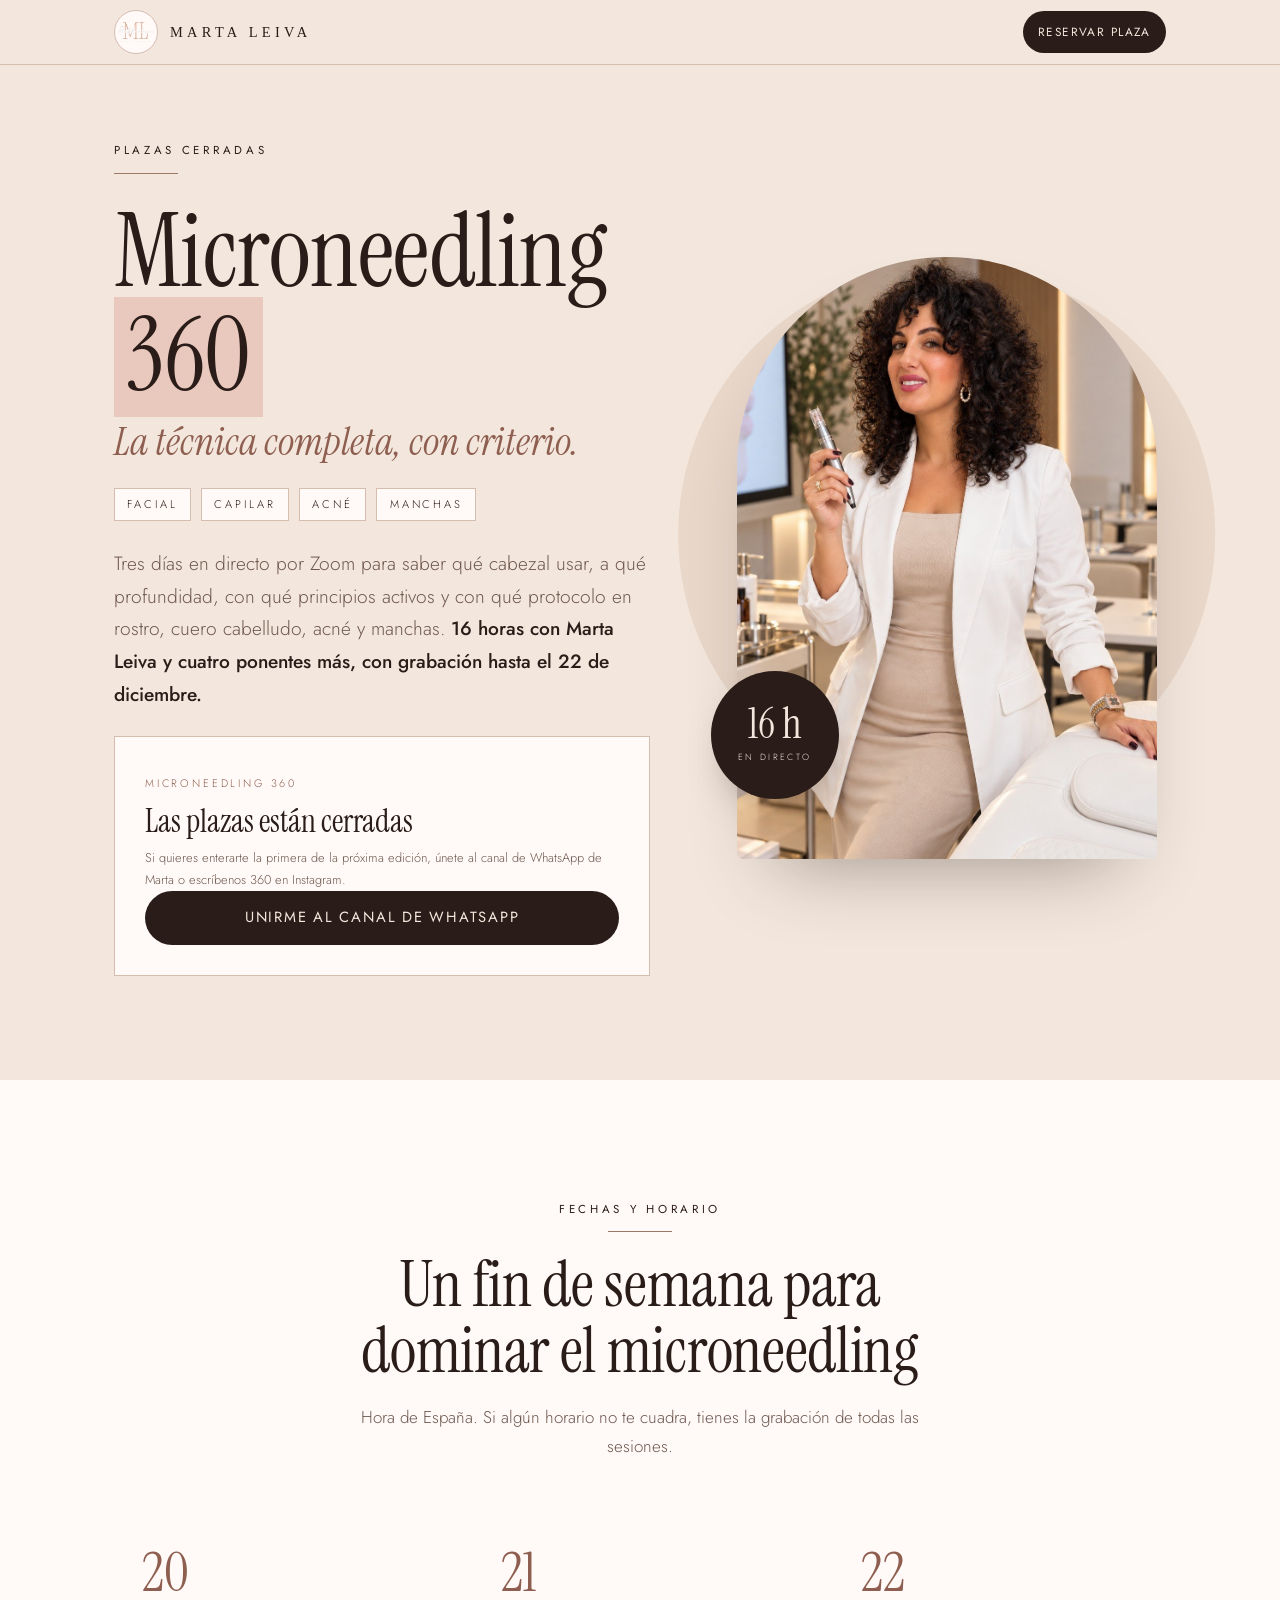
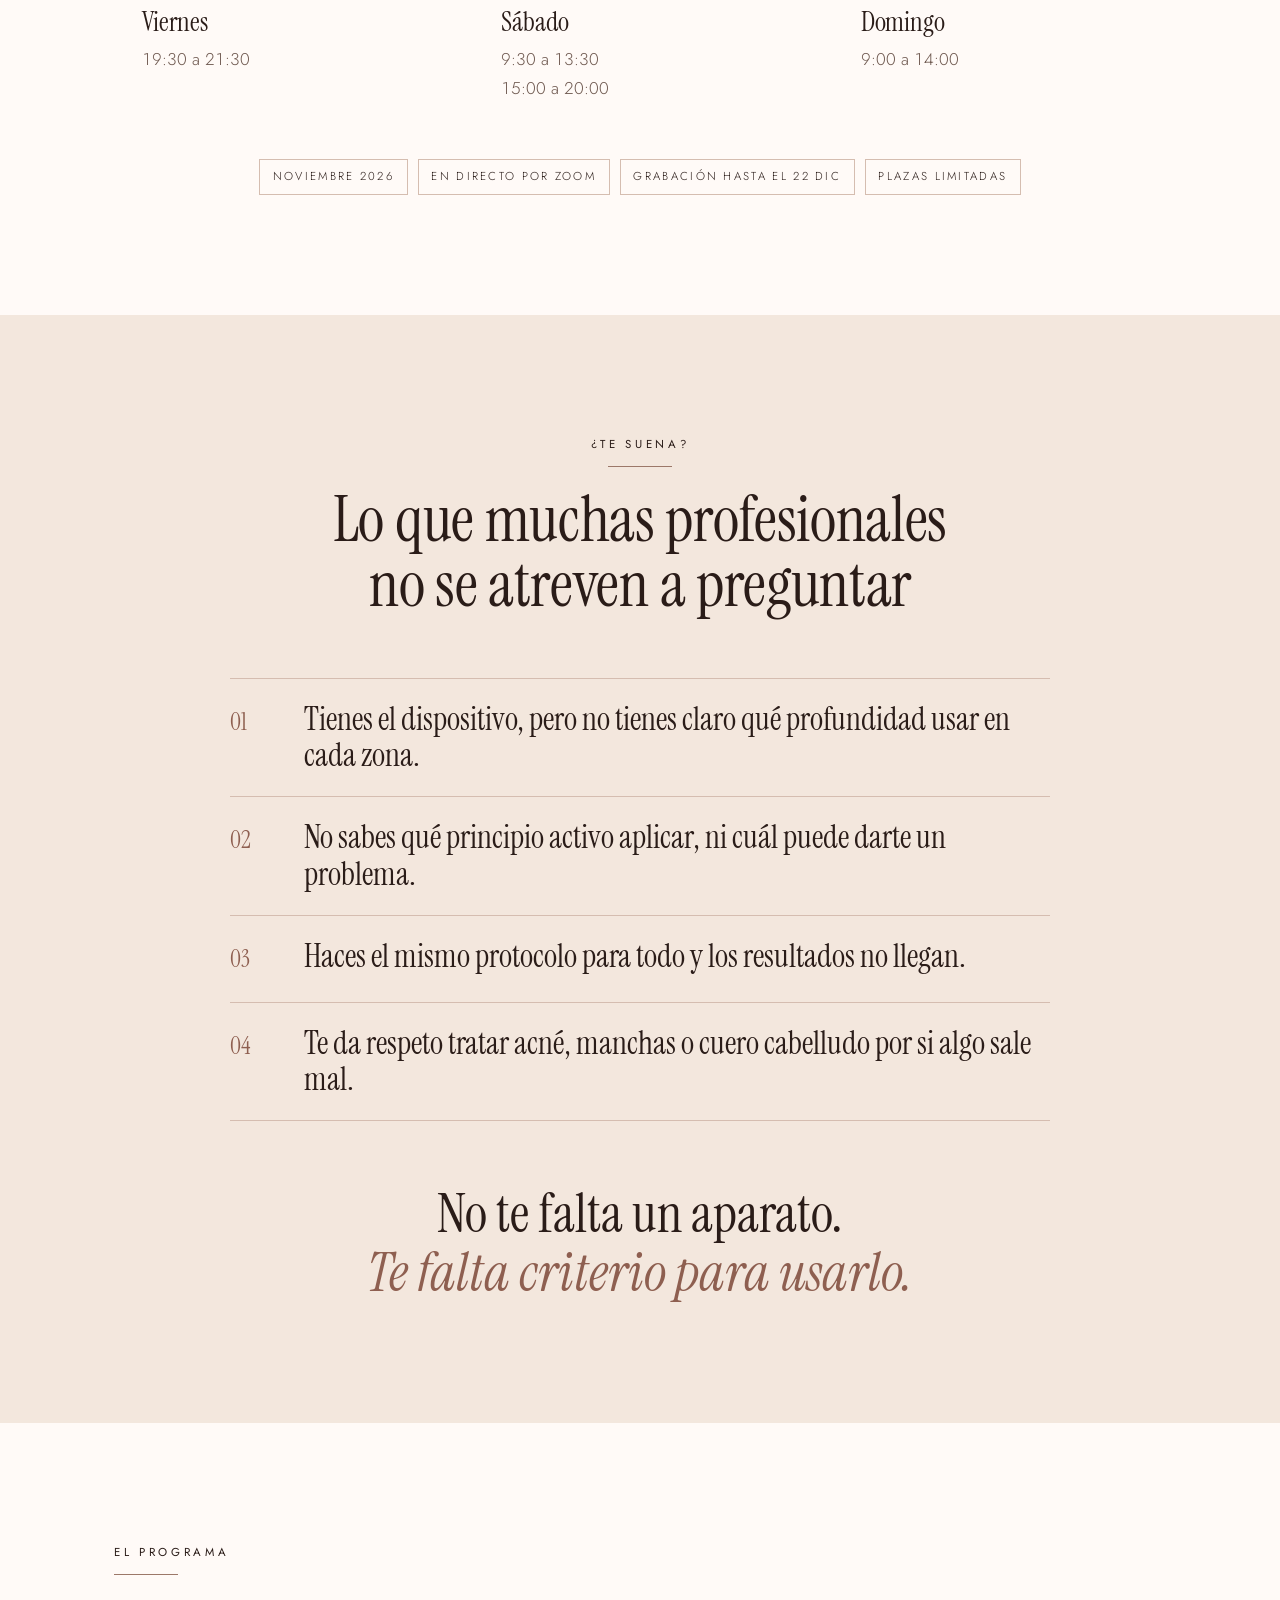
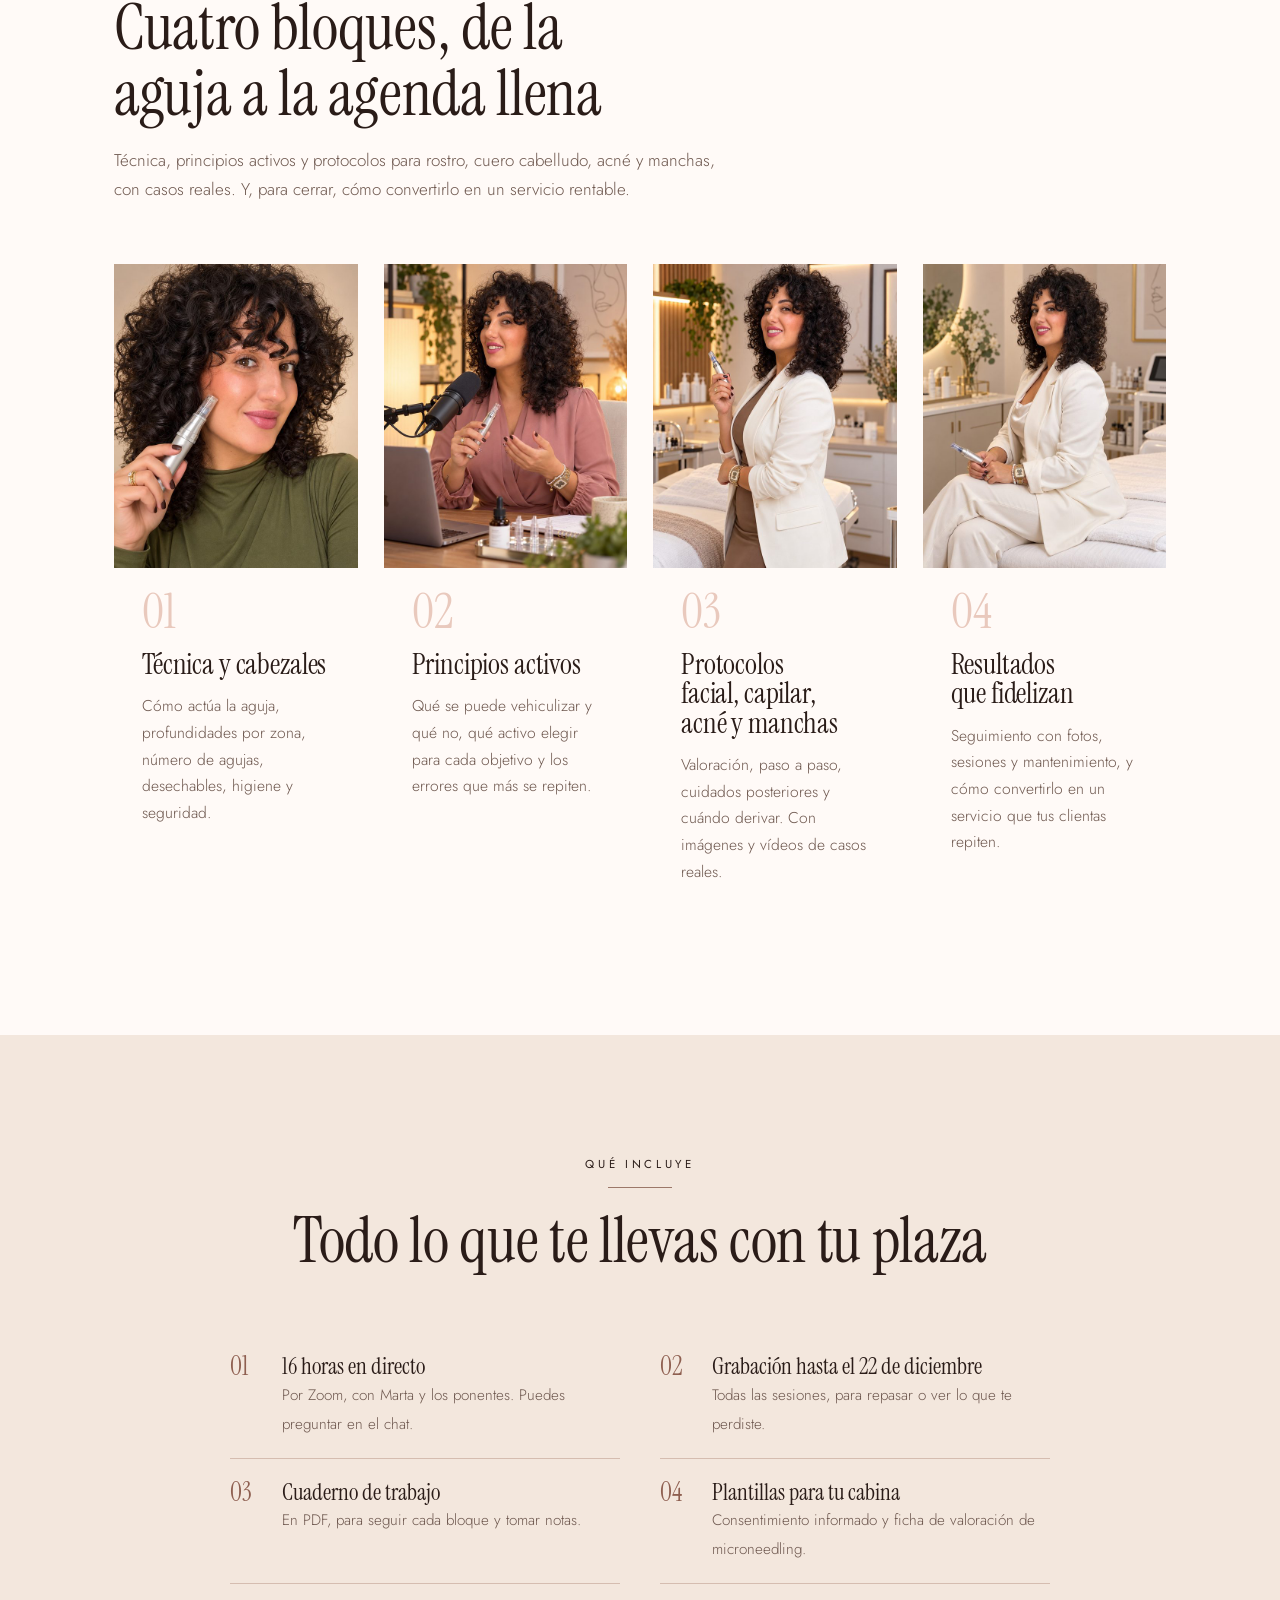
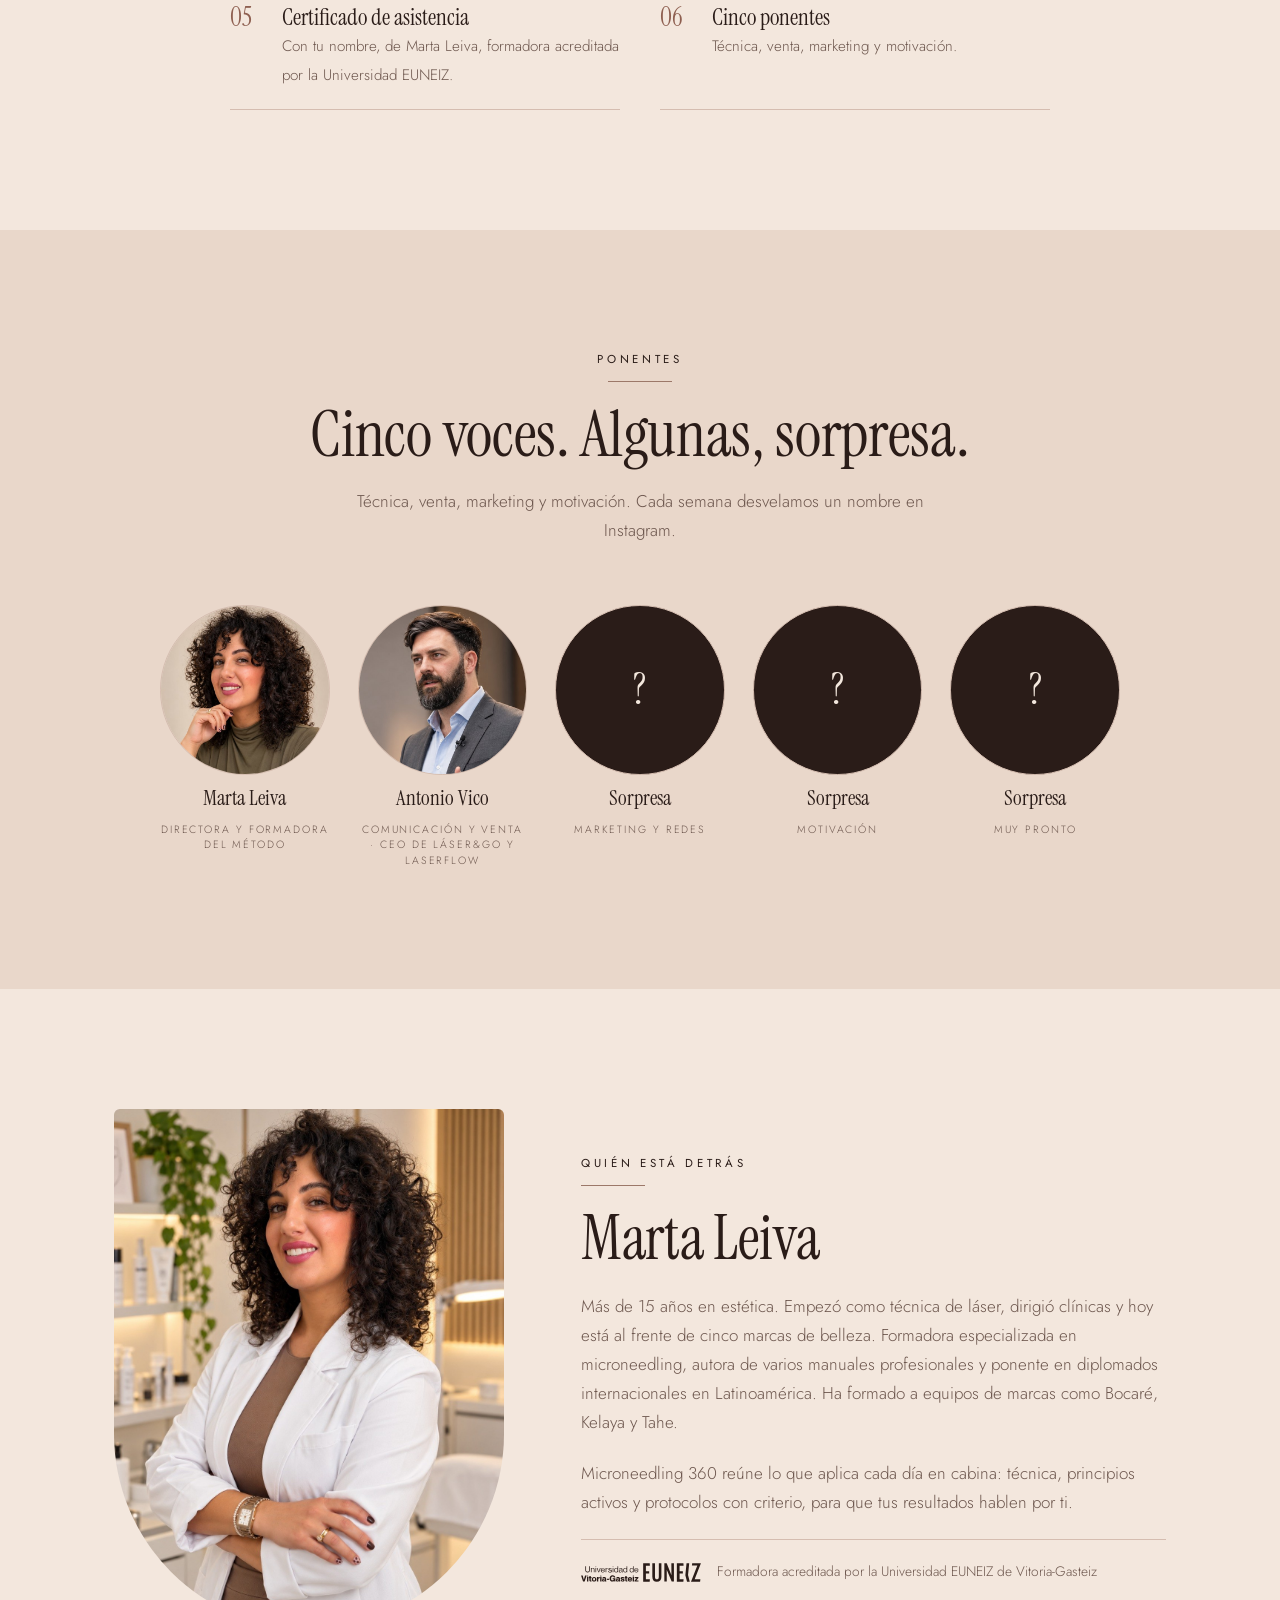
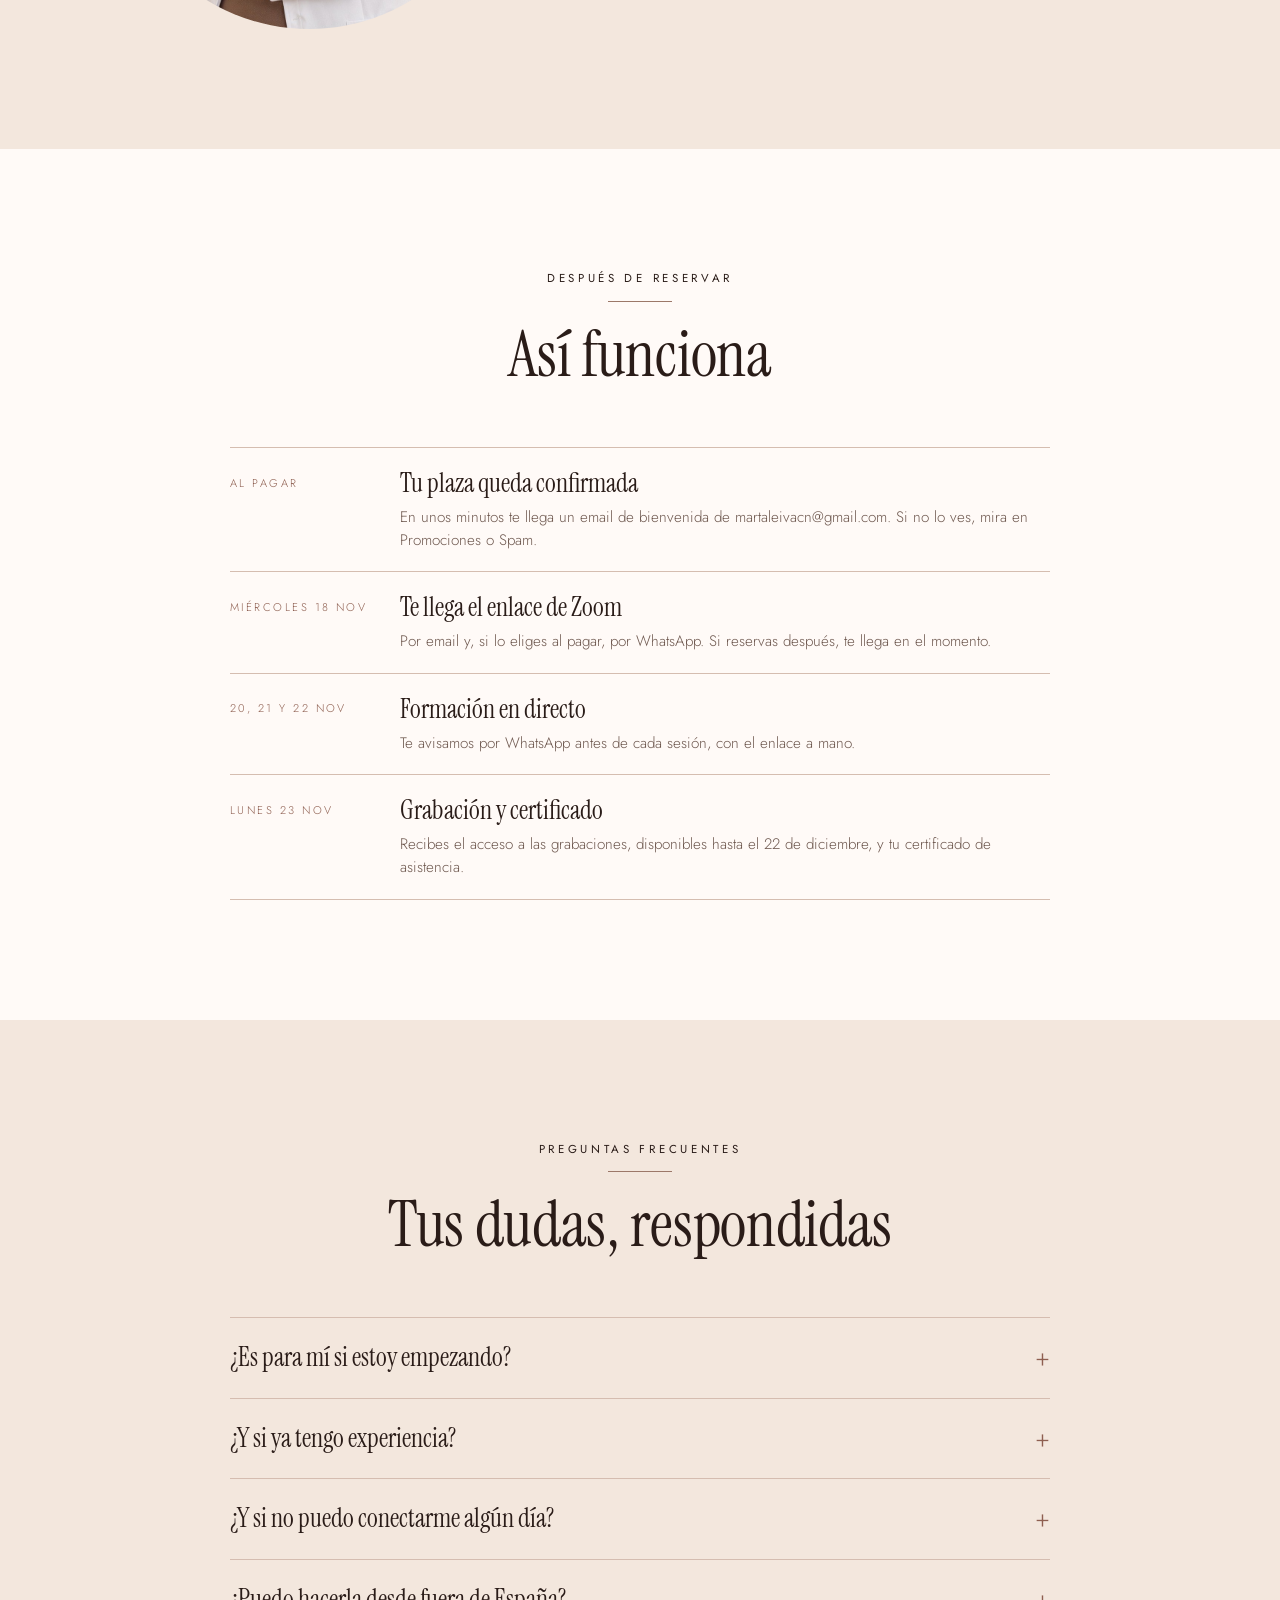
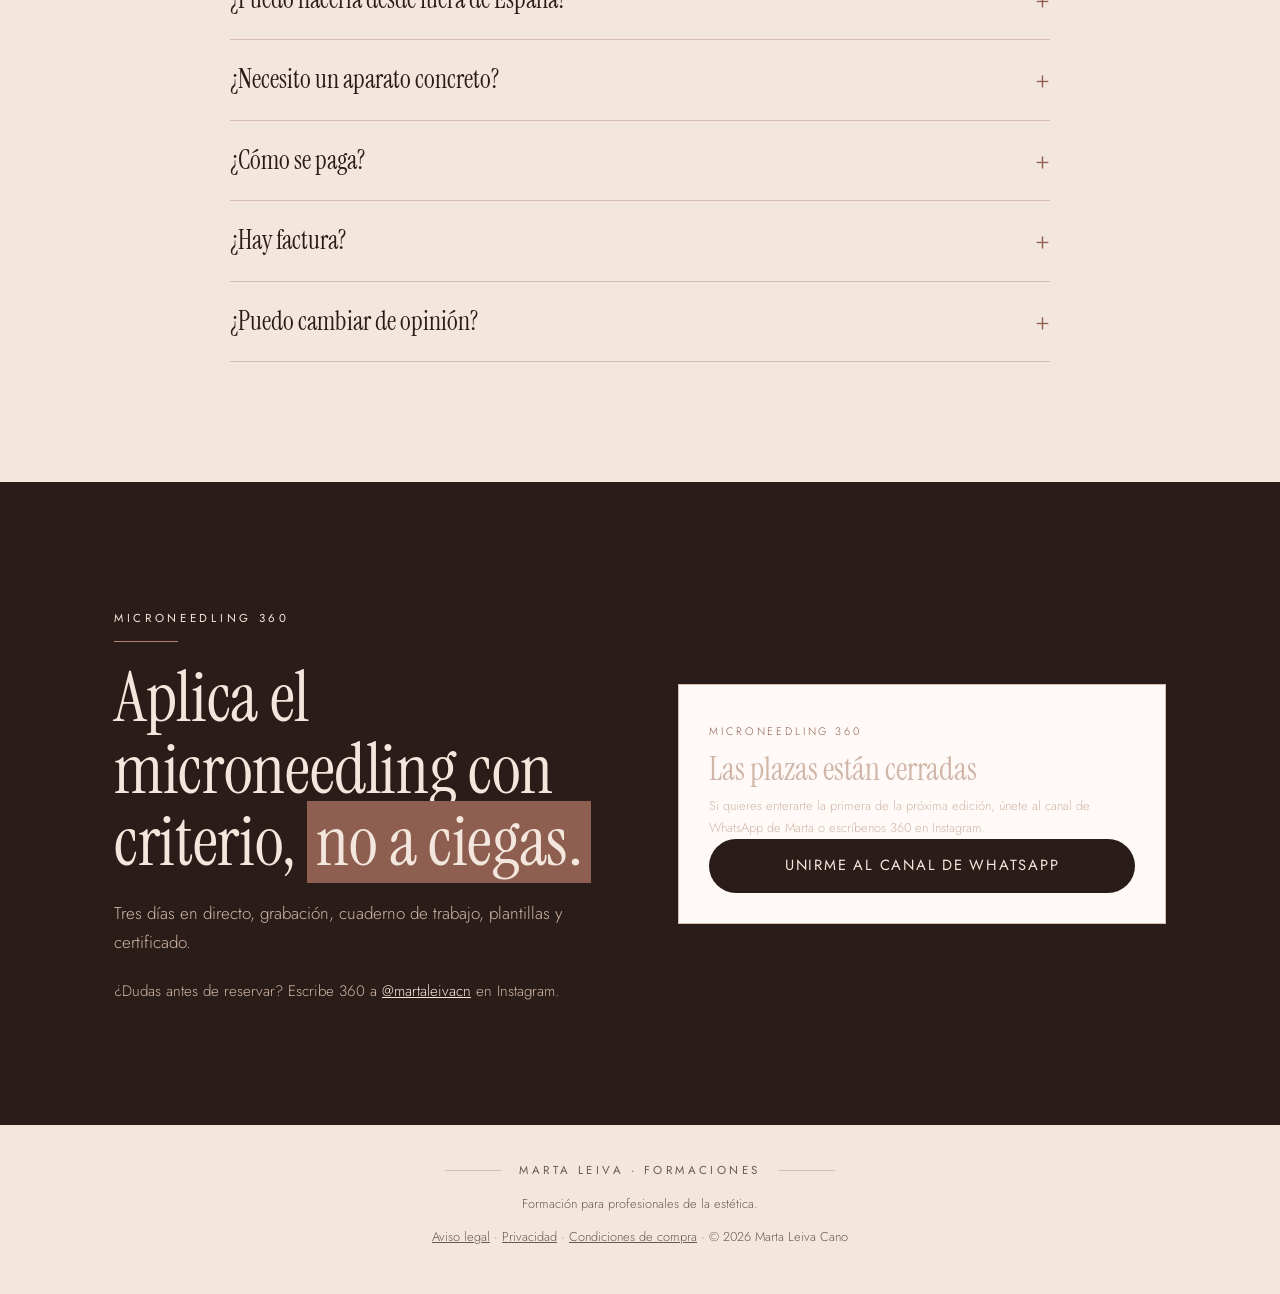
==== commit 0527ed3c: "Add files via upload" ====
--- a/index.html
+++ b/index.html
@@ -8,6 +8,8 @@
 <meta property="og:title" content="Microneedling 360 · Muy pronto">
 <meta property="og:description" content="Facial. Capilar. Acné. Manchas. La técnica completa, con criterio. Lista de espera abierta.">
 <meta property="og:image" content="marta-retrato.jpg">
+<script>/* Desde el 29 oct a las 20:00 (hora de Madrid) la web de reserva pasa a la página de venta */
+if(Date.now()>=Date.UTC(2026,9,29,19,0)&&!/[?&]lista\b/.test(location.search))location.replace('comprar.html'+location.hash.replace('#lista','#reserva'));</script>
 <style>
 @font-face{font-family:"Instrument Serif";src:url(is-regular.woff2) format("woff2");font-display:swap}
 @font-face{font-family:"Instrument Serif";font-style:italic;src:url(is-italic.woff2) format("woff2");font-display:swap}
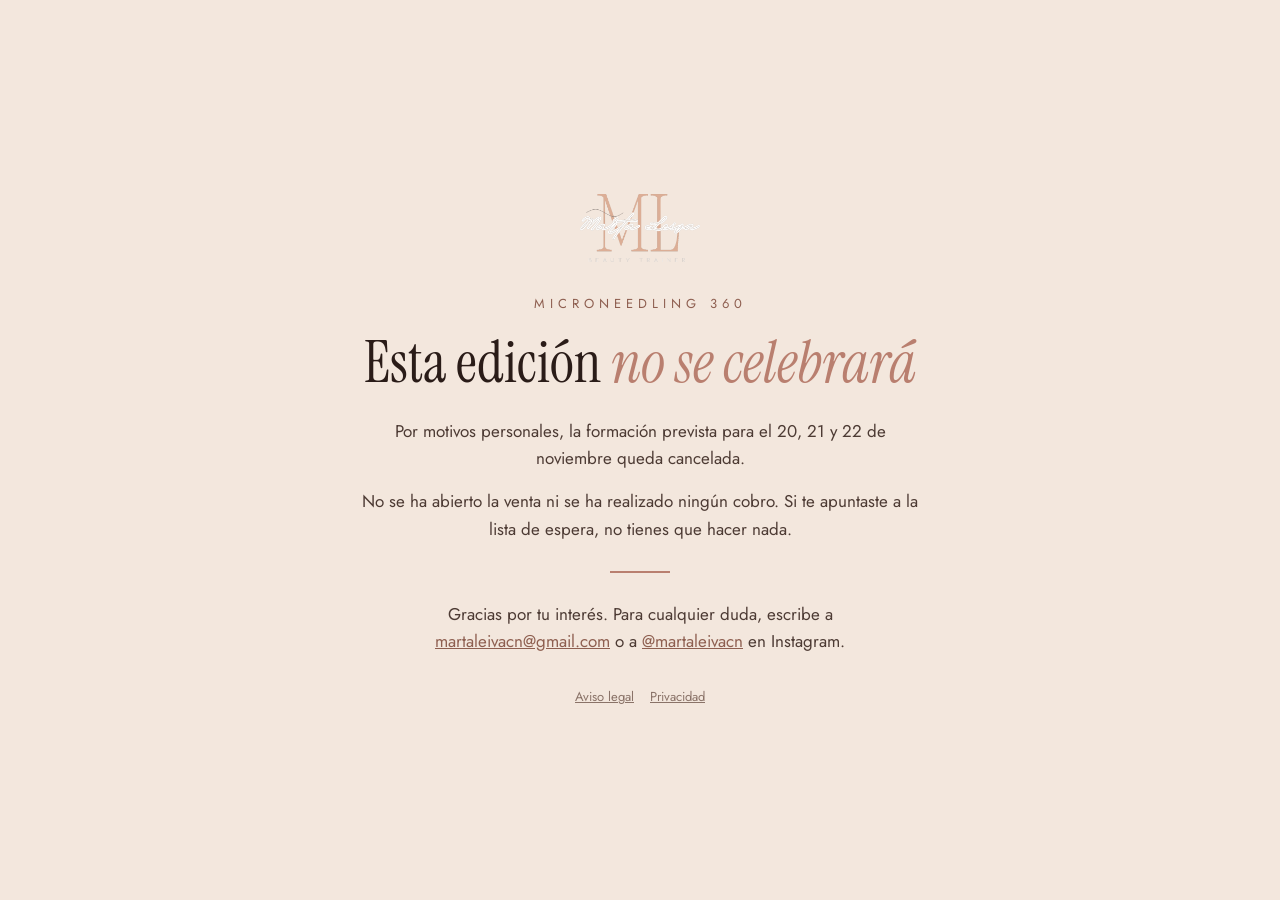
==== commit f433c092: "Add files via upload" ====
--- a/index.html
+++ b/index.html
@@ -2,354 +2,38 @@
 <html lang="es">
 <head>
 <meta charset="utf-8">
-<meta name="viewport" content="width=device-width, initial-scale=1">
+<meta name="viewport" content="width=device-width,initial-scale=1">
 <title>Microneedling 360 · Marta Leiva</title>
-<meta name="description" content="Microneedling 360: la nueva formación en directo de Marta Leiva. Técnica, cabezales, profundidades, principios activos y protocolos faciales, capilares, de acné y de manchas. Apúntate a la lista de espera.">
-<meta property="og:title" content="Microneedling 360 · Muy pronto">
-<meta property="og:description" content="Facial. Capilar. Acné. Manchas. La técnica completa, con criterio. Lista de espera abierta.">
-<meta property="og:image" content="marta-retrato.jpg">
-<script>/* Desde el 29 oct a las 20:00 (hora de Madrid) la web de reserva pasa a la página de venta */
-if(Date.now()>=Date.UTC(2026,9,29,19,0)&&!/[?&]lista\b/.test(location.search))location.replace('comprar.html'+location.hash.replace('#lista','#reserva'));</script>
+<meta name="robots" content="noindex">
 <style>
-@font-face{font-family:"Instrument Serif";src:url(is-regular.woff2) format("woff2");font-display:swap}
-@font-face{font-family:"Instrument Serif";font-style:italic;src:url(is-italic.woff2) format("woff2");font-display:swap}
-@font-face{font-family:"Jost";src:url(jost.woff2) format("woff2");font-weight:100 900;font-display:swap}
-/* Same visual system as Marta's capilar landing: blush paper, tall serif, nude highlight bar, spaced caps. Single light theme: it is her brand. */
-:root{
-  color-scheme:light;
-  --blush:#f3e7dd; --blush-2:#e9d7ca; --nude:#e9c9bd; --taupe:#9c7869; --rose:#8e5f50; --rose-2:#b97f6f;
-  --ink:#2a1c18; --muted:#6e584f; --line:#d5bdb0; --white:#fffaf7;
-  --display:"Instrument Serif","Bodoni 72","Didot",Georgia,serif;
-  --caps:"Cormorant Garamond","Cormorant",Garamond,Georgia,serif;
-  --body:"Jost","Avenir Next","Century Gothic","Helvetica Neue",Arial,sans-serif;
-}
+@font-face{font-family:IS;src:url(is-regular.woff2) format('woff2');font-style:normal}
+@font-face{font-family:IS;src:url(is-italic.woff2) format('woff2');font-style:italic}
+@font-face{font-family:Jost;src:url(jost.woff2) format('woff2')}
 *{box-sizing:border-box}
-html{scroll-behavior:smooth}
-@media (prefers-reduced-motion:reduce){html{scroll-behavior:auto}*{animation:none!important;transition:none!important}}
-body{margin:0;background:var(--blush);color:var(--ink);font-family:var(--body);font-weight:300;font-size:1.0625rem;line-height:1.7;-webkit-font-smoothing:antialiased;overflow-x:hidden}
-a{color:inherit}
-img{max-width:100%;height:auto;display:block}
-h1,h2,h3{font-family:var(--display);font-weight:400;line-height:1.02;letter-spacing:-.005em;text-wrap:balance;margin:0}
-p{margin:0}
-b,strong{font-weight:500}
-.wrap{max-width:1140px;margin-inline:auto;padding-inline:clamp(16px,4.5vw,44px)}
-section{padding-block:clamp(64px,10vw,120px);position:relative}
-:focus-visible{outline:2px solid var(--rose);outline-offset:3px}
-
-.eyebrow{display:inline-flex;flex-direction:column;gap:12px;font-weight:400;font-size:.72rem;letter-spacing:.32em;text-transform:uppercase}
-.eyebrow::after{content:"";width:64px;height:1px;background:var(--taupe)}
-.eyebrow.center{align-items:center}
-.hl{background:linear-gradient(transparent 6%,var(--nude) 6%,var(--nude) 96%,transparent 96%);padding-inline:.12em;-webkit-box-decoration-break:clone;box-decoration-break:clone}
-.caps{font-family:var(--caps);text-transform:uppercase;letter-spacing:.3em;font-weight:400}
-.sig{display:flex;align-items:center;justify-content:center;gap:18px;font-size:.72rem;letter-spacing:.3em;text-transform:uppercase;color:var(--muted);font-weight:400}
-.sig::before,.sig::after{content:"";height:1px;width:56px;background:var(--line)}
-
-.btn{display:inline-flex;align-items:center;justify-content:center;gap:.7em;min-height:54px;padding:.9em 2em;border-radius:999px;font-family:var(--body);font-weight:400;font-size:.92rem;letter-spacing:.12em;text-transform:uppercase;text-decoration:none;transition:background .25s ease,transform .25s ease;border:1px solid transparent;cursor:pointer}
-.btn--ink{background:var(--ink);color:var(--blush)}
-.btn--ink:hover{background:var(--rose);transform:translateY(-1px)}
-.btn[disabled]{opacity:.6;cursor:wait;transform:none}
-
-/* top */
-.top{position:sticky;top:0;z-index:20;background:color-mix(in srgb,var(--blush) 94%,transparent);backdrop-filter:blur(10px);-webkit-backdrop-filter:blur(10px);border-bottom:1px solid var(--line)}
-.top .wrap{display:flex;align-items:center;justify-content:space-between;gap:16px;min-height:64px}
-.brand{display:flex;align-items:center;gap:12px;text-decoration:none;min-width:0}
-.badge{width:44px;height:44px;border-radius:50%;border:1px solid var(--line);background:var(--white);display:grid;place-items:center;overflow:hidden;flex:none}
-.badge img{width:84%}
-.brand .caps{font-size:.9rem;letter-spacing:.3em;white-space:nowrap}
-.top .btn{min-height:42px;padding:.5em 1.2em;font-size:.74rem}
-
-/* hero */
-.hero{padding-block:clamp(34px,6vw,76px) clamp(60px,9vw,104px);overflow:hidden}
-.hero .wrap{display:grid;grid-template-columns:1.1fr .9fr;gap:clamp(34px,6vw,80px);align-items:center}
-.hero-copy{display:flex;flex-direction:column;gap:26px;min-width:0;position:relative;z-index:1}
-.hero h1{font-size:clamp(3.2rem,8vw,6.4rem)}
-.hero h1 small{display:block;font-size:.38em;font-style:italic;color:var(--rose);margin-top:.35em;letter-spacing:0}
-.lede{font-size:clamp(1.05rem,1.5vw,1.2rem);color:var(--muted);max-width:32em}
-.lede b{color:var(--ink)}
-.territories{display:flex;gap:10px;flex-wrap:wrap}
-.territories span{font-size:.7rem;letter-spacing:.26em;text-transform:uppercase;padding:.55em 1.1em;border:1px solid var(--line);background:var(--white)}
-
-.hero-media{position:relative;justify-self:center;width:100%;max-width:420px}
-.hero-media::before{content:"";position:absolute;width:128%;aspect-ratio:1;border-radius:50%;background:var(--blush-2);left:50%;top:46%;transform:translate(-50%,-50%);z-index:0}
-.portrait{position:relative;z-index:1;border-radius:220px 220px 6px 6px;overflow:hidden;aspect-ratio:3/4.3;box-shadow:0 40px 80px -40px rgba(42,28,24,.45)}
-.portrait img{width:100%;height:100%;object-fit:cover}
-.seal{position:absolute;z-index:2;left:-26px;bottom:10%;width:128px;height:128px;border-radius:50%;background:var(--ink);color:var(--blush);display:grid;place-items:center;text-align:center;box-shadow:0 18px 40px -22px rgba(42,28,24,.5)}
-.seal b{display:block;font-family:var(--display);font-weight:400;font-size:2.6rem;line-height:.9}
-.seal span{display:block;font-size:.56rem;letter-spacing:.26em;text-transform:uppercase;margin-top:6px}
-
-/* form */
-.signup{background:var(--white);border:1px solid var(--line);padding:clamp(20px,3vw,30px);display:flex;flex-direction:column;gap:14px;max-width:34rem}
-.signup h2{font-size:1.7rem}
-.signup .row{display:grid;grid-template-columns:1fr 1fr;gap:10px}
-.signup label.f{display:flex;flex-direction:column;gap:6px;font-size:.66rem;letter-spacing:.22em;text-transform:uppercase;color:var(--muted);font-weight:400}
-.signup input[type=text],.signup input[type=email]{font:inherit;font-size:1rem;letter-spacing:0;text-transform:none;color:var(--ink);background:var(--blush);border:1px solid var(--line);border-radius:0;padding:.85em .9em;min-height:50px;width:100%}
-.signup input:focus{outline:2px solid var(--rose);outline-offset:0;border-color:transparent}
-.consent{display:flex;gap:10px;align-items:flex-start;font-size:.82rem;line-height:1.5;color:var(--muted)}
-.rgpd{font-size:.72rem;line-height:1.5;color:var(--muted);margin:0 0 14px}
-.rgpd a,.consent a{color:inherit}
-.consent input{margin-top:.25em;accent-color:var(--rose);width:18px;height:18px;flex:none}
-.signup .btn{width:100%}
-.signup .note{font-size:.82rem;color:var(--muted);text-align:center}
-.msg{display:none;font-size:.95rem;padding:14px 16px;border-left:3px solid var(--rose);background:var(--blush)}
-.msg.show{display:block}
-.signup.done .fields{display:none}
-
-/* ¿te suena? */
-.mirror{background:var(--white)}
-.head{display:flex;flex-direction:column;gap:20px;max-width:44rem;margin-bottom:clamp(36px,6vw,60px)}
-.head.center{margin-inline:auto;text-align:center;align-items:center}
-.head h2{font-size:clamp(2.4rem,5.2vw,4rem)}
-.head p{color:var(--muted);max-width:36em}
-.pains{list-style:none;margin:0 auto;padding:0;max-width:820px}
-.pains li{display:grid;grid-template-columns:56px 1fr;gap:18px;align-items:baseline;padding-block:22px;border-bottom:1px solid var(--line)}
-.pains li:first-child{border-top:1px solid var(--line)}
-.pains i{font-style:normal;font-family:var(--display);font-size:1.5rem;color:var(--rose)}
-.pains p{font-family:var(--display);font-size:clamp(1.5rem,2.6vw,2rem);line-height:1.15}
-.turn{margin:clamp(40px,6vw,64px) auto 0;max-width:820px;text-align:center;font-family:var(--display);font-size:clamp(2rem,4.4vw,3.4rem);line-height:1.08}
-.turn em{color:var(--rose)}
-
-/* qué vas a llevarte */
-.pillars{display:grid;grid-template-columns:repeat(4,1fr);gap:clamp(16px,2.4vw,26px)}
-.pillars article{background:var(--white);padding:0 0 30px;display:flex;flex-direction:column;gap:14px;min-width:0;overflow:hidden}
-.pillars article>*:not(.pimg){margin-inline:28px}
-.pillars .pimg{margin:0 0 6px;aspect-ratio:4/5;overflow:hidden}
-.pillars .pimg img{width:100%;height:100%;object-fit:cover}
-.pillars .n{font-family:var(--display);font-size:3rem;line-height:1;color:var(--nude)}
-.pillars h3{font-size:1.8rem}
-.pillars p{color:var(--muted);font-size:.98rem}
-.locked{margin-top:30px;text-align:center;color:var(--muted);font-size:.95rem}
-
-/* ponentes */
-.speakers-sec{background:var(--blush-2)}
-.speakers{display:grid;grid-template-columns:repeat(5,1fr);gap:clamp(14px,2.4vw,28px);max-width:960px;margin-inline:auto}
-.sp{display:flex;flex-direction:column;align-items:center;gap:12px;text-align:center;min-width:0}
-.sp .ph{width:100%;aspect-ratio:1;border-radius:50%;overflow:hidden;background:var(--white);border:1px solid var(--line);display:grid;place-items:center}
-.sp .ph img{width:100%;height:100%;object-fit:cover}
-.sp .ph.mystery{background:var(--ink);color:var(--blush);font-family:var(--display);font-size:2.6rem}
-.sp .ph.initials{font-family:var(--display);font-size:2.2rem;color:var(--rose)}
-.sp b{font-family:var(--display);font-weight:400;font-size:1.3rem;line-height:1.1}
-.sp span{font-size:.66rem;letter-spacing:.18em;text-transform:uppercase;color:var(--muted);line-height:1.5}
-
-/* marta */
-.about .wrap{display:grid;grid-template-columns:.8fr 1.2fr;gap:clamp(36px,6vw,90px);align-items:center}
-.about figure{margin:0;position:relative;max-width:400px;justify-self:center;width:100%}
-.about figure img{border-radius:6px 6px 200px 200px;aspect-ratio:3/4;object-fit:cover;width:100%}
-.about .txt{display:flex;flex-direction:column;gap:22px;min-width:0}
-.about h2{font-size:clamp(2.4rem,5vw,3.8rem)}
-.about p{color:var(--muted)}
-.creds{display:flex;align-items:center;gap:16px;padding-top:20px;border-top:1px solid var(--line);font-size:.86rem;color:var(--muted)}
-.creds img{width:120px}
-
-/* final */
-.final{background:var(--ink);color:var(--blush)}
-.final .wrap{display:grid;grid-template-columns:1fr 1fr;gap:clamp(36px,6vw,80px);align-items:center}
-.final h2{font-size:clamp(2.6rem,5.6vw,4.4rem)}
-.final .hl{background:linear-gradient(transparent 6%,var(--rose) 6%,var(--rose) 96%,transparent 96%)}
-.final p{color:#cfb6a8}
-.final .eyebrow::after{background:var(--rose-2)}
-.final .signup{color:var(--ink)}
-.final .channel{margin-top:22px;font-size:.95rem}
-.final .channel a{color:var(--blush)}
-
-footer{padding:36px 0 46px;text-align:center;font-size:.8rem;color:var(--muted)}
-footer .wrap{display:flex;flex-direction:column;gap:12px;align-items:center}
-
-/* mobile */
-@media (max-width:900px){
-  .hero .wrap,.about .wrap,.final .wrap{grid-template-columns:1fr}
-  .hero-media{max-width:300px}
-  .seal{left:-8px;width:108px;height:108px}
-  .seal b{font-size:2.1rem}
-  .pillars{grid-template-columns:1fr 1fr}
-  .speakers{grid-template-columns:repeat(6,1fr);row-gap:26px}
-  .speakers .sp{grid-column:span 2}
-  .speakers .sp:nth-child(4){grid-column:2 / span 2}
-}
-@media (max-width:560px){
-  .top .brand .caps{display:none}
-  .signup .row{grid-template-columns:1fr}
-  .pains li{grid-template-columns:40px 1fr}
-  .speakers{grid-template-columns:repeat(4,1fr)}
-  .speakers .sp,.speakers .sp:nth-child(4){grid-column:span 2}
-  .speakers .sp:nth-child(5){grid-column:2 / span 2}
-  .pillars{grid-template-columns:1fr}
-  .pillars .pimg{aspect-ratio:4/3}
-  .btn{letter-spacing:.08em;font-size:.84rem;padding-inline:1.2em}
-}
+html,body{margin:0;background:#f3e7dd;color:#2a1c18;font-family:Jost,Arial,sans-serif}
+main{min-height:100vh;display:flex;align-items:center;justify-content:center;padding:48px 20px}
+.card{max-width:560px;text-align:center}
+.logo{width:120px;margin:0 auto 32px;display:block}
+.k{font-size:13px;letter-spacing:5px;text-transform:uppercase;color:#8e5f50;margin:0 0 18px}
+h1{font-family:IS,Georgia,serif;font-weight:400;font-size:clamp(38px,8vw,58px);line-height:1.05;margin:0 0 24px}
+h1 em{color:#b97f6f}
+p{font-size:17px;line-height:1.6;color:#4d3b34;margin:0 0 16px}
+.rule{width:60px;height:2px;background:#b97f6f;margin:28px auto}
+a{color:#8e5f50}
+footer{font-size:13px;color:#8a7368;margin-top:32px}
+footer a{color:#8a7368;margin:0 8px}
 </style>
 </head>
 <body>
-
-<header class="top">
-  <div class="wrap">
-    <a class="brand" href="#">
-      <span class="badge"><img src="marta-logo.png" alt=""></span>
-      <span class="caps">Marta Leiva</span>
-    </a>
-    <a class="btn btn--ink" href="#lista">Lista de espera</a>
-  </div>
-</header>
-
-<main>
-<section class="hero">
-  <div class="wrap">
-    <div class="hero-copy">
-      <span class="eyebrow">Muy pronto · formación en directo</span>
-      <h1>Microneedling <span class="hl">360</span><small>La técnica completa, con criterio.</small></h1>
-      <div class="territories" aria-label="Qué abarca"><span>Facial</span><span>Capilar</span><span>Acné</span><span>Manchas</span></div>
-      <p class="lede">Qué cabezal usar, a qué profundidad, con qué principios activos y con qué protocolo en rostro, cuero cabelludo, acné y manchas. <b>Todo lo que necesitas para aplicar el microneedling con seguridad y resultados que hacen volver a tus clientas.</b></p>
-
-      <form class="signup js-signup" id="lista" novalidate>
-        <div class="fields">
-          <h2>Entra en la lista de espera</h2>
-          <p class="note" style="text-align:left;margin:6px 0 14px">Las plazas serán limitadas. La lista de espera tiene acceso prioritario antes que nadie.</p>
-          <div class="row">
-            <label class="f">Nombre<input type="text" name="fields[name]" autocomplete="given-name" required></label>
-            <label class="f">Email<input type="email" name="fields[email]" autocomplete="email" required></label>
-          </div>
-          <label class="consent" style="margin:14px 0"><input type="checkbox" name="consent" required><span>He leído la <a href="privacidad.html" target="_blank">política de privacidad</a> y quiero que Marta Leiva me escriba sobre Microneedling 360. Puedo darme de baja cuando quiera.</span></label><p class="rgpd">Responsable: Marta Leiva Cano. Finalidad: informarte de Microneedling 360. Legitimación: tu consentimiento. Destinatarios: MailerLite, que gestiona los emails; no cedemos tus datos. Derechos: acceso, rectificación, supresión y otros en martaleivacn@gmail.com. Más información en la <a href="privacidad.html" target="_blank">política de privacidad</a>.</p>
-          <button class="btn btn--ink" type="submit">Quiero mi acceso prioritario</button>
-        </div>
-        <p class="msg" role="status" aria-live="polite"></p>
-      </form>
-    </div>
-    <div class="hero-media">
-      <div class="portrait"><img src="marta-hero.jpg" alt="Marta Leiva con el dispositivo de microneedling en su aula de formación" width="1122" height="1402" style="object-position:50% 20%"></div>
-      <div class="seal"><div><b>360</b><span>Muy pronto</span></div></div>
-    </div>
-  </div>
-</section>
-
-<section class="mirror">
-  <div class="wrap">
-    <div class="head center">
-      <span class="eyebrow center">¿Te suena?</span>
-      <h2>Lo que muchas profesionales no se atreven a preguntar</h2>
-    </div>
-    <ol class="pains">
-      <li><i>01</i><p>Tienes el dispositivo, pero no tienes claro qué profundidad usar en cada zona.</p></li>
-      <li><i>02</i><p>No sabes qué principio activo aplicar, ni cuál puede darte un problema.</p></li>
-      <li><i>03</i><p>Haces el mismo protocolo para todo y los resultados no llegan.</p></li>
-      <li><i>04</i><p>Te da respeto tratar acné, manchas o cuero cabelludo por si algo sale mal.</p></li>
-    </ol>
-    <p class="turn">No te falta un aparato.<br><em>Te falta criterio para usarlo.</em></p>
-  </div>
-</section>
-
-<section>
-  <div class="wrap">
-    <div class="head">
-      <span class="eyebrow">El método 360</span>
-      <h2>Tres días en directo para dominar el microneedling de verdad</h2>
-      <p>Técnica, principios activos y protocolos para rostro, cuero cabelludo, acné y manchas, con casos reales. Y, para cerrar, cómo convertirlo en un servicio rentable.</p>
-    </div>
-    <div class="pillars">
-      <article><figure class="pimg"><img src="pilar-tecnica.jpg" alt="Marta Leiva con el dispositivo de microneedling" width="640" height="800" loading="lazy" style="object-position:50% 30%"></figure><span class="n">01</span><h3>Técnica y cabezales</h3><p>Cómo actúa la aguja, profundidades por zona, número de agujas, desechables, higiene y seguridad.</p></article>
-      <article><figure class="pimg"><img src="pilar-activos.jpg" alt="Marta Leiva explicando principios activos en directo" width="640" height="800" loading="lazy" style="object-position:50% 30%"></figure><span class="n">02</span><h3>Principios activos</h3><p>Qué se puede vehiculizar y qué no, qué activo elegir para cada objetivo y los errores que más se repiten.</p></article>
-      <article><figure class="pimg"><img src="pilar-protocolos.jpg" alt="Marta Leiva en cabina" width="640" height="800" loading="lazy" style="object-position:50% 25%"></figure><span class="n">03</span><h3>Protocolos facial, capilar, acné y manchas</h3><p>Valoración, paso a paso, cuidados posteriores y cuándo derivar. Con imágenes y vídeos de casos reales.</p></article>
-      <article><figure class="pimg"><img src="pilar-resultados.jpg" alt="Marta Leiva sentada en la camilla de su cabina" width="640" height="800" loading="lazy" style="object-position:50% 25%"></figure><span class="n">04</span><h3>Resultados que fidelizan</h3><p>Seguimiento con fotos, sesiones y mantenimiento, y cómo convertirlo en un servicio que tus clientas repiten.</p></article>
-    </div>
-    <p class="locked">Fechas, programa y precio se desvelan primero a la lista de espera.</p>
-  </div>
-</section>
-
-<section class="speakers-sec">
-  <div class="wrap">
-    <div class="head center">
-      <span class="eyebrow center">Ponentes</span>
-      <h2>Cinco voces. Algunas, sorpresa.</h2>
-      <p>Técnica, venta, marketing y motivación. Cada semana desvelamos un nombre en Instagram.</p>
-    </div>
-    <div class="speakers">
-      <div class="sp"><div class="ph"><img src="marta-ponente.jpg" alt="" width="600" height="600"></div><b>Marta Leiva</b><span>Directora y formadora del método</span></div>
-      <div class="sp"><div class="ph"><img src="antonio-ponente.jpg" alt="" width="600" height="600"></div><b>Antonio Vico</b><span>Comunicación y venta · CEO de Láser&amp;Go y LaserFlow</span></div>
-      <div class="sp"><div class="ph mystery">?</div><b>Sorpresa</b><span>Marketing y redes</span></div>
-      <div class="sp"><div class="ph mystery">?</div><b>Sorpresa</b><span>Motivación</span></div>
-      <div class="sp"><div class="ph mystery">?</div><b>Sorpresa</b><span>Muy pronto</span></div>
-    </div>
-  </div>
-</section>
-
-<section class="about">
-  <div class="wrap">
-    <figure><img src="marta-sobre.jpg" alt="Marta Leiva en cabina" width="1122" height="1402" style="object-position:50% 25%"></figure>
-    <div class="txt">
-      <span class="eyebrow">Quién está detrás</span>
-      <h2>Marta Leiva</h2>
-      <p>Más de 15 años en estética. Empezó como técnica de láser, dirigió clínicas y hoy está al frente de cinco marcas de belleza. Formadora especializada en microneedling, autora de varios manuales profesionales y ponente en diplomados internacionales en Latinoamérica. Ha formado a equipos de marcas como Bocaré, Kelaya y Tahe.</p>
-      <p>Microneedling 360 reúne lo que aplica cada día en cabina: técnica, principios activos y protocolos con criterio, para que tus resultados hablen por ti.</p>
-      <div class="creds"><img src="euneiz-logo.svg" alt="Universidad EUNEIZ"><span>Formadora acreditada por la Universidad EUNEIZ de Vitoria-Gasteiz</span></div>
-    </div>
-  </div>
-</section>
-
-<section class="final">
-  <div class="wrap">
-    <div>
-      <span class="eyebrow">Lista de espera</span>
-      <h2 style="margin-top:20px">Aplica el microneedling con criterio, <span class="hl">no a ciegas.</span></h2>
-      <p style="margin-top:22px">Apúntate y sé de las primeras en conocer fechas, programa y precio, con acceso prioritario a las plazas.</p>
-      <p class="channel">Y para no perderte nada, únete al <a href="https://whatsapp.com/channel/0029Vb9IIPADTkK5ErPmyS2r" target="_blank" rel="noopener">canal de WhatsApp de Marta</a>.</p>
-    </div>
-    <form class="signup js-signup" novalidate>
-      <div class="fields">
-        <h2>Quiero ser de las primeras</h2>
-        <div class="row" style="margin-top:14px">
-          <label class="f">Nombre<input type="text" name="fields[name]" autocomplete="given-name" required></label>
-          <label class="f">Email<input type="email" name="fields[email]" autocomplete="email" required></label>
-        </div>
-        <label class="consent" style="margin:14px 0"><input type="checkbox" name="consent" required><span>He leído la <a href="privacidad.html" target="_blank">política de privacidad</a> y quiero que Marta Leiva me escriba sobre Microneedling 360. Puedo darme de baja cuando quiera.</span></label><p class="rgpd">Responsable: Marta Leiva Cano. Finalidad: informarte de Microneedling 360. Legitimación: tu consentimiento. Destinatarios: MailerLite, que gestiona los emails; no cedemos tus datos. Derechos: acceso, rectificación, supresión y otros en martaleivacn@gmail.com. Más información en la <a href="privacidad.html" target="_blank">política de privacidad</a>.</p>
-        <button class="btn btn--ink" type="submit">Quiero mi acceso prioritario</button>
-      </div>
-      <p class="msg" role="status" aria-live="polite"></p>
-    </form>
-  </div>
-</section>
-</main>
-
-<footer>
-  <div class="wrap">
-    <p class="sig">Marta Leiva · Formaciones</p>
-    <p>Formación para profesionales de la estética. Tus datos solo se usan para informarte de esta formación.</p>
-    <p class="legal"><a href="aviso-legal.html">Aviso legal</a> · <a href="privacidad.html">Privacidad</a> · <a href="condiciones.html">Condiciones de compra</a> · © 2026 Marta Leiva Cano</p>
-  </div>
-</footer>
-
-<script>
-(function(){
-  var ENDPOINT = 'https://assets.mailerlite.com/jsonp/2705639/forms/201752230030739389/subscribe';
-  var forms = document.querySelectorAll('.js-signup');
-  forms.forEach(function(form){
-    var msg = form.querySelector('.msg');
-    var btn = form.querySelector('button[type=submit]');
-    form.addEventListener('submit', function(e){
-      e.preventDefault();
-      var name = form.querySelector('[name="fields[name]"]');
-      var email = form.querySelector('[name="fields[email]"]');
-      var consent = form.querySelector('[name="consent"]');
-      var ok = /^[^\s@]+@[^\s@]+\.[^\s@]{2,}$/.test(email.value.trim());
-      if(!name.value.trim()){ show('Escribe tu nombre, por favor.'); name.focus(); return; }
-      if(!ok){ show('Revisa tu email, parece que falta algo.'); email.focus(); return; }
-      if(!consent.checked){ show('Marca la casilla para que podamos escribirte.'); consent.focus(); return; }
-      var data = new FormData();
-      data.append('fields[name]', name.value.trim());
-      data.append('fields[email]', email.value.trim().toLowerCase());
-      data.append('ml-submit', '1');
-      data.append('anticsrf', 'true');
-      btn.disabled = true; btn.textContent = 'Enviando…';
-      fetch(ENDPOINT, {method:'POST', body:data, mode:'no-cors'})
-        .then(function(){
-          form.classList.add('done');
-          show('¡Ya estás dentro, ' + name.value.trim().split(' ')[0] + '! Serás de las primeras en saberlo. Revisa tu email en los próximos días (mira también Promociones).');
-        })
-        .catch(function(){
-          btn.disabled = false; btn.textContent = 'Quiero mi acceso prioritario';
-          show('No se ha podido enviar. Prueba de nuevo o escríbenos por Instagram.');
-        });
-    });
-    function show(t){ msg.textContent = t; msg.classList.add('show'); }
-  });
-})();
-</script>
+<main><div class="card">
+<img class="logo" src="marta-logo.png" alt="Marta Leiva">
+<p class="k">Microneedling 360</p>
+<h1>Esta edición <em>no se celebrará</em></h1>
+<p>Por motivos personales, la formación prevista para el 20, 21 y 22 de noviembre queda cancelada.</p>
+<p>No se ha abierto la venta ni se ha realizado ningún cobro. Si te apuntaste a la lista de espera, no tienes que hacer nada.</p>
+<div class="rule"></div>
+<p>Gracias por tu interés. Para cualquier duda, escribe a <a href="mailto:martaleivacn@gmail.com">martaleivacn@gmail.com</a> o a <a href="https://www.instagram.com/martaleivacn/">@martaleivacn</a> en Instagram.</p>
+<footer><a href="aviso-legal.html">Aviso legal</a><a href="privacidad.html">Privacidad</a></footer>
+</div></main>
 </body>
 </html>
